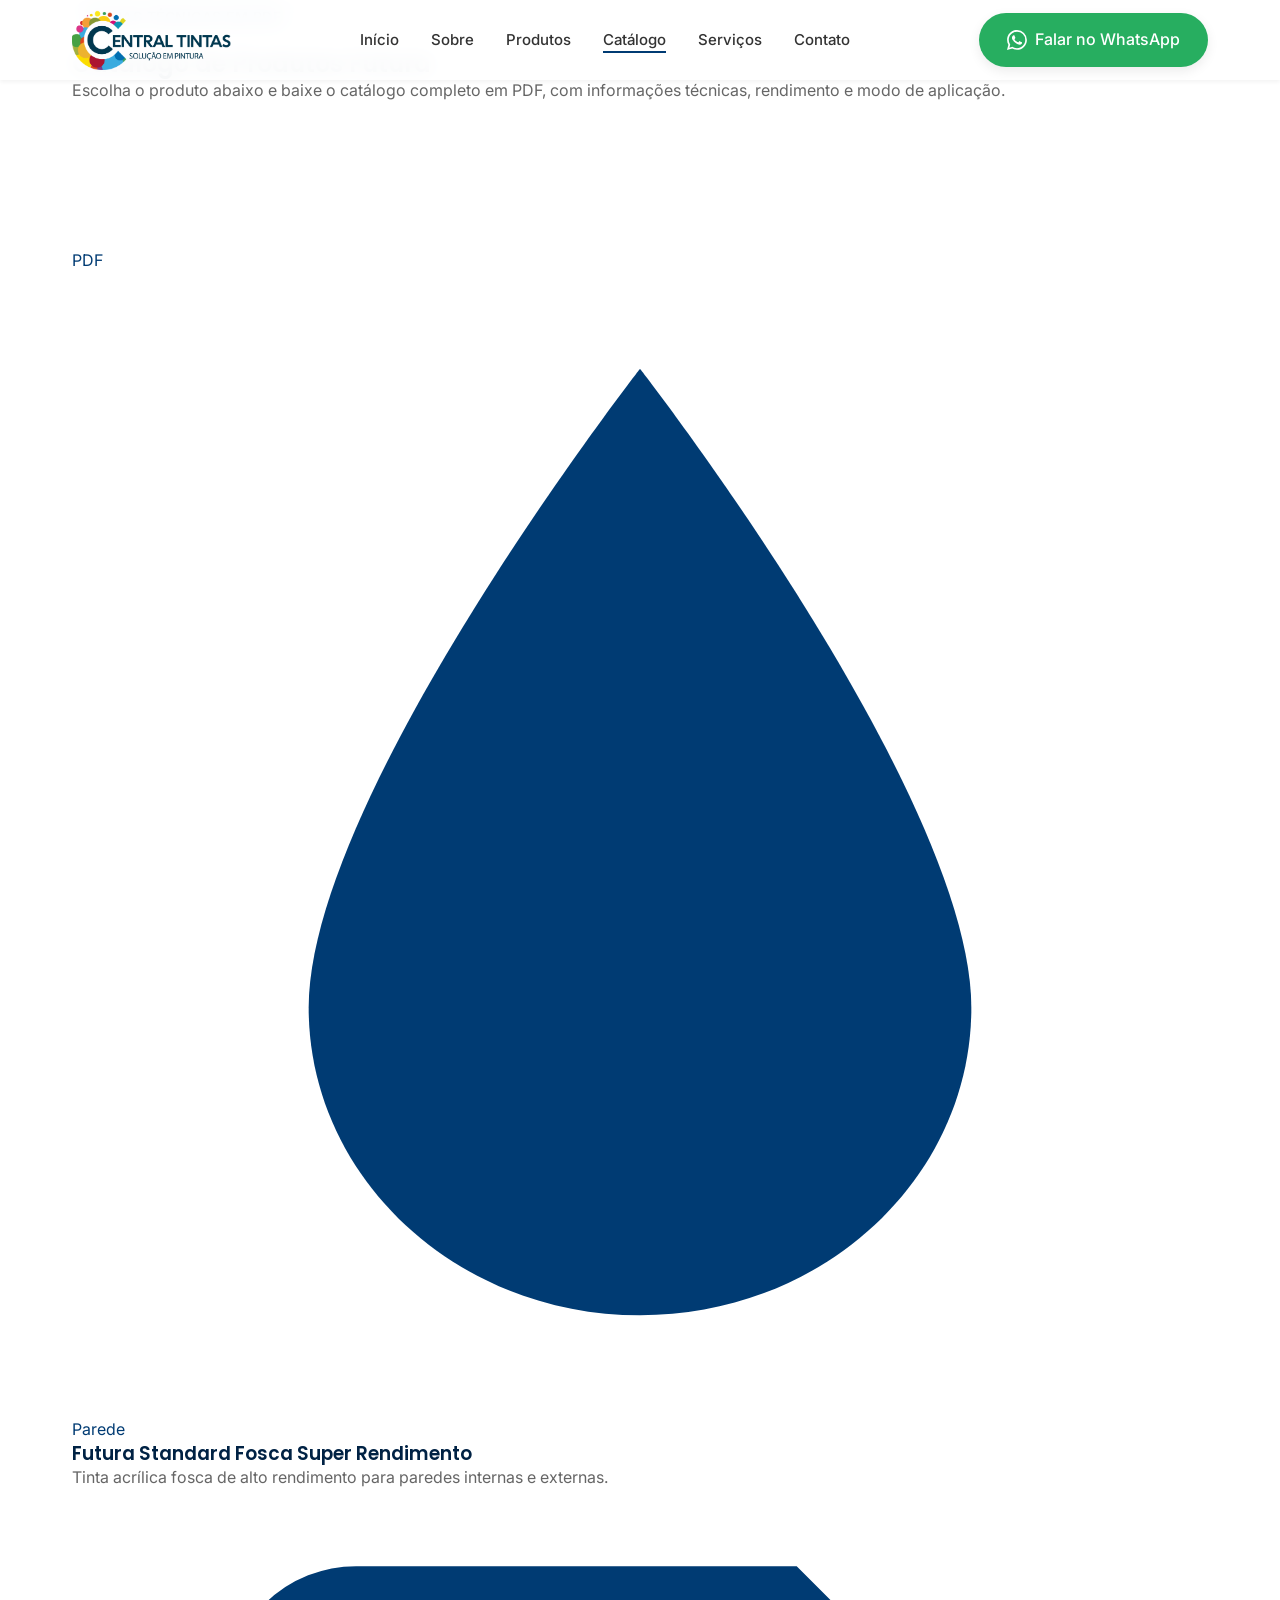
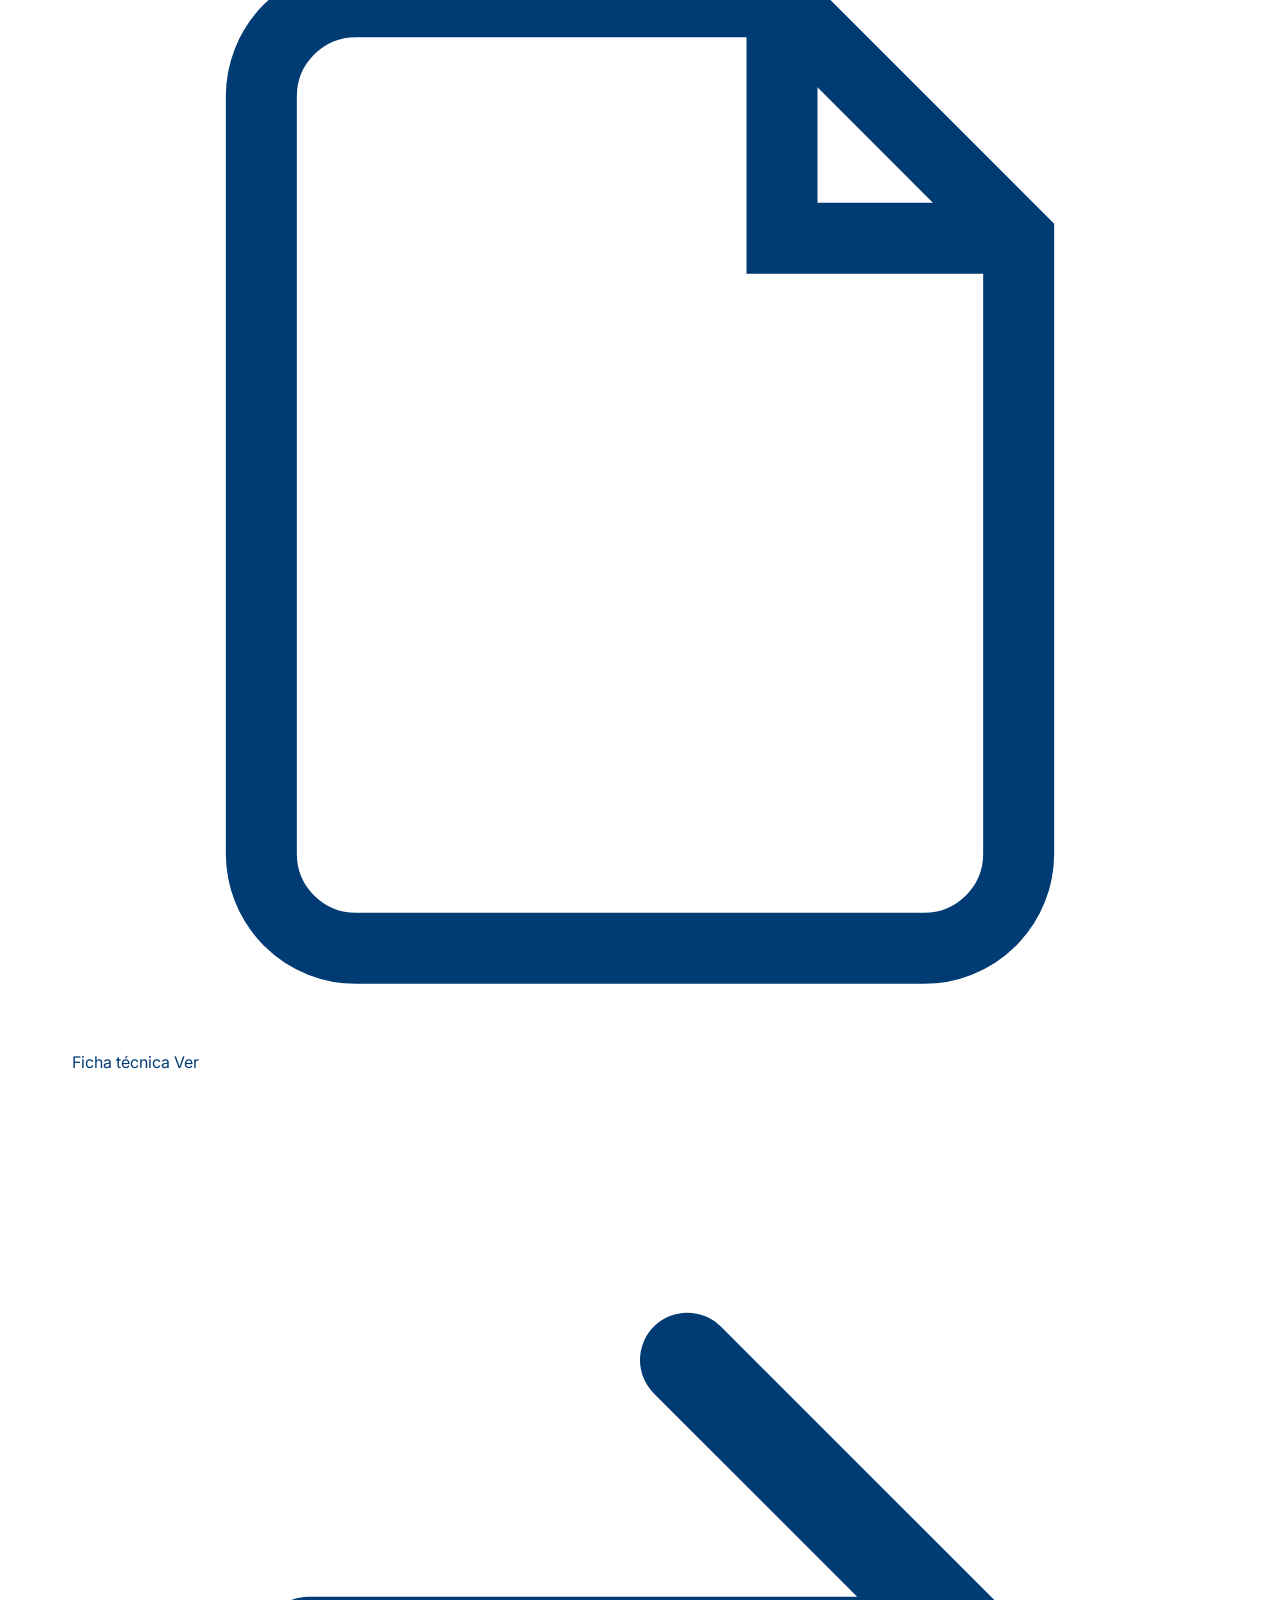
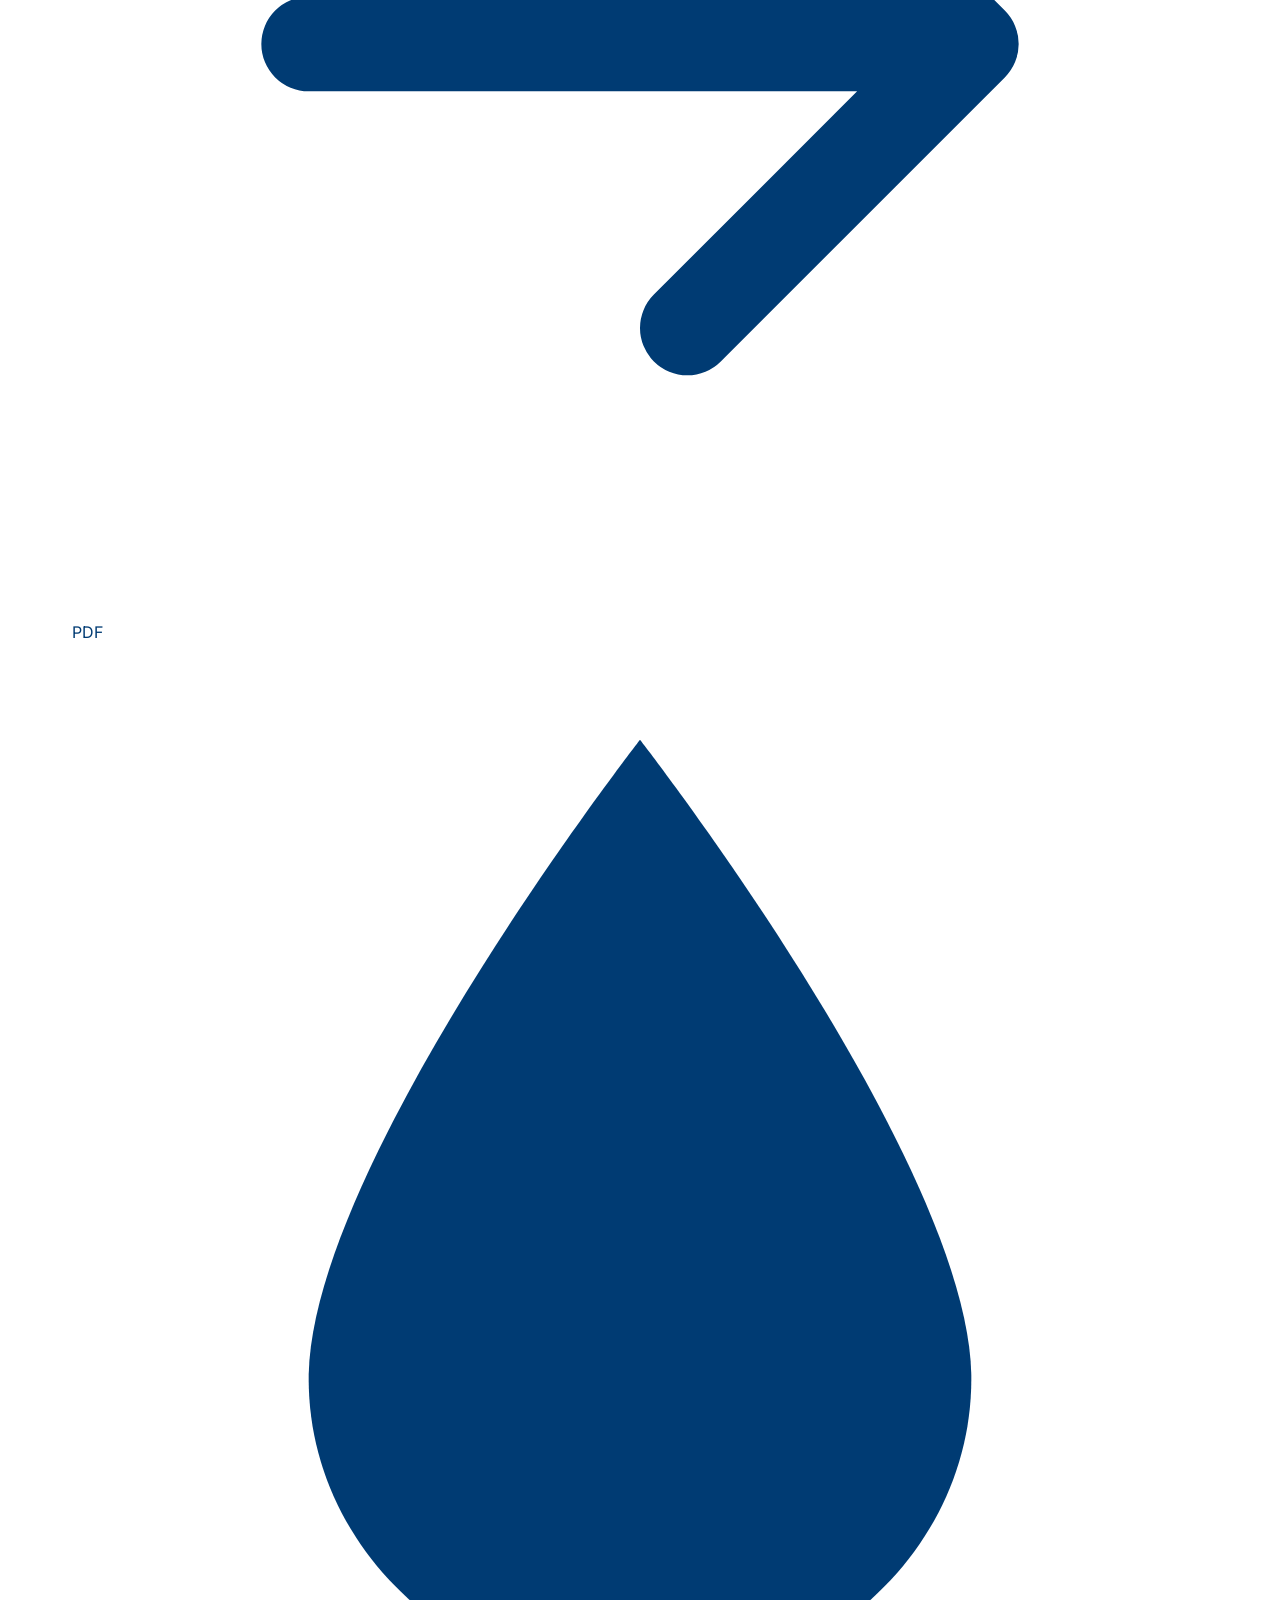
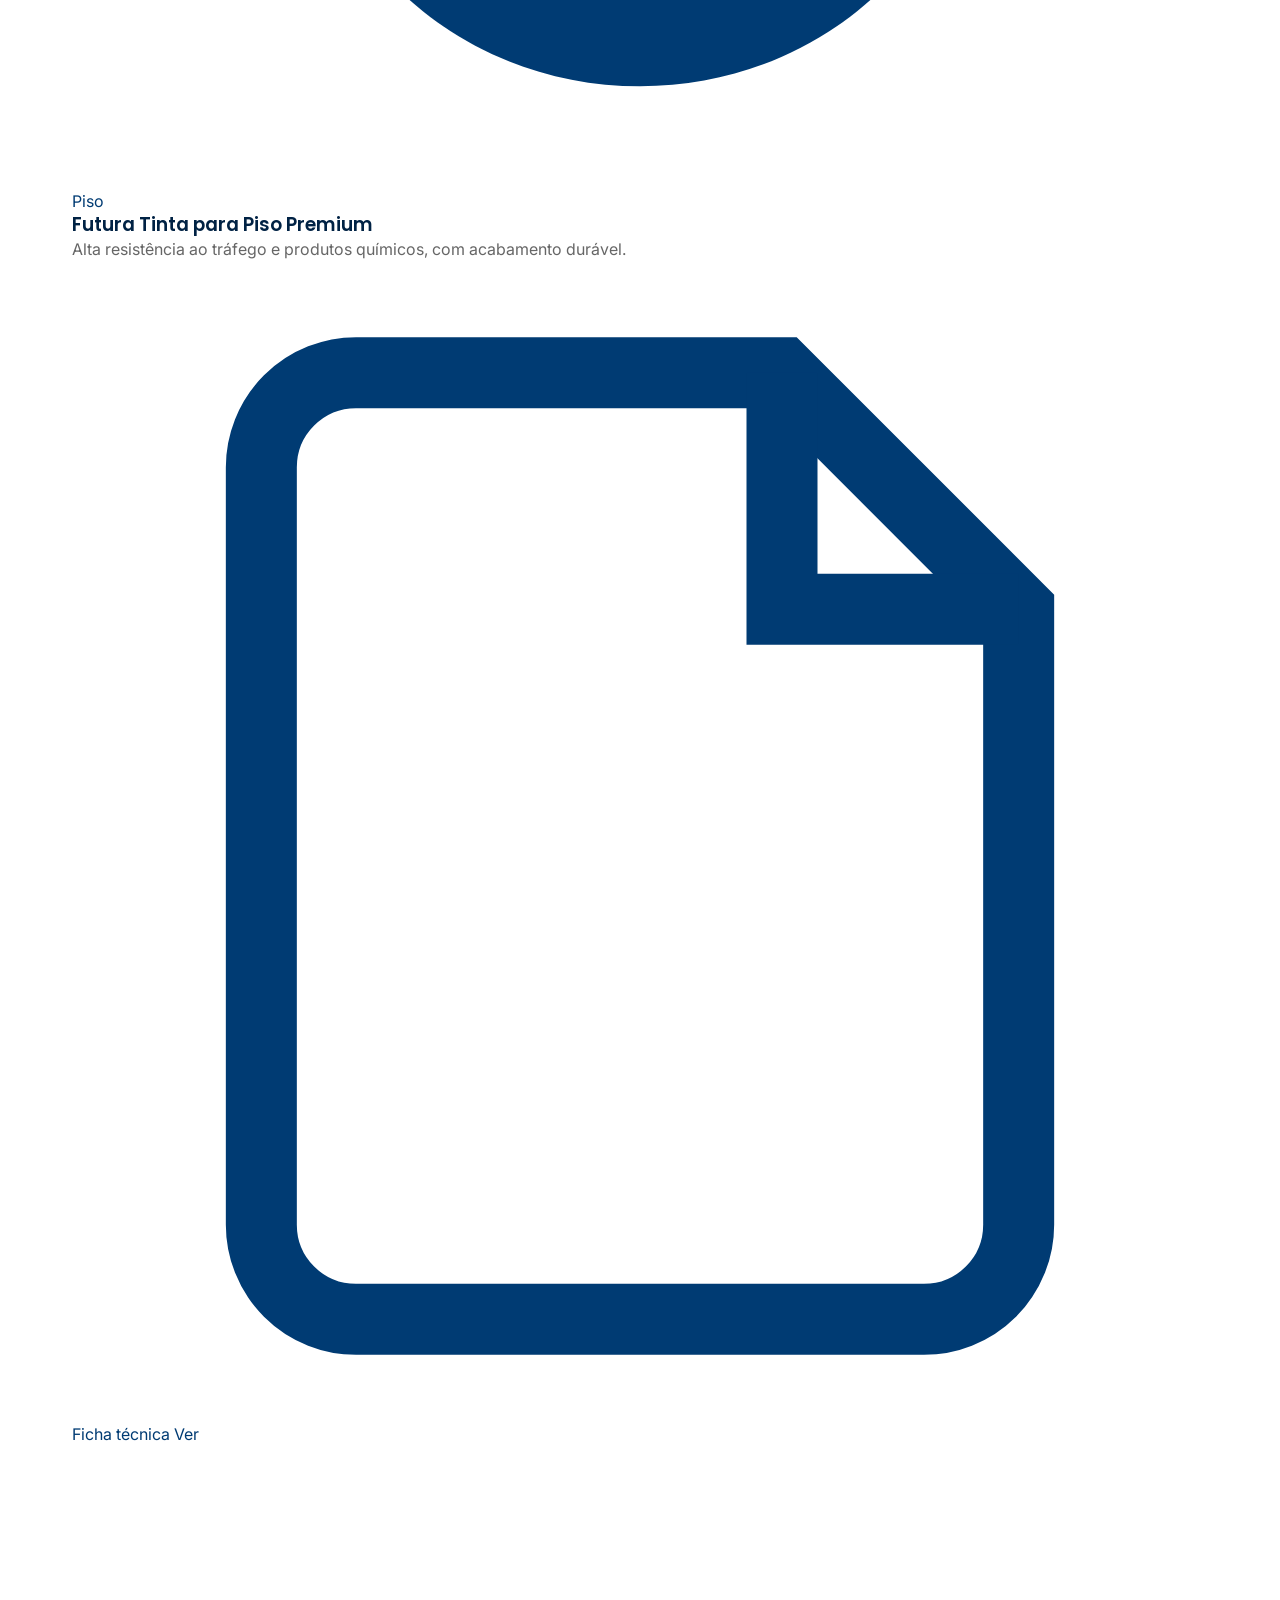
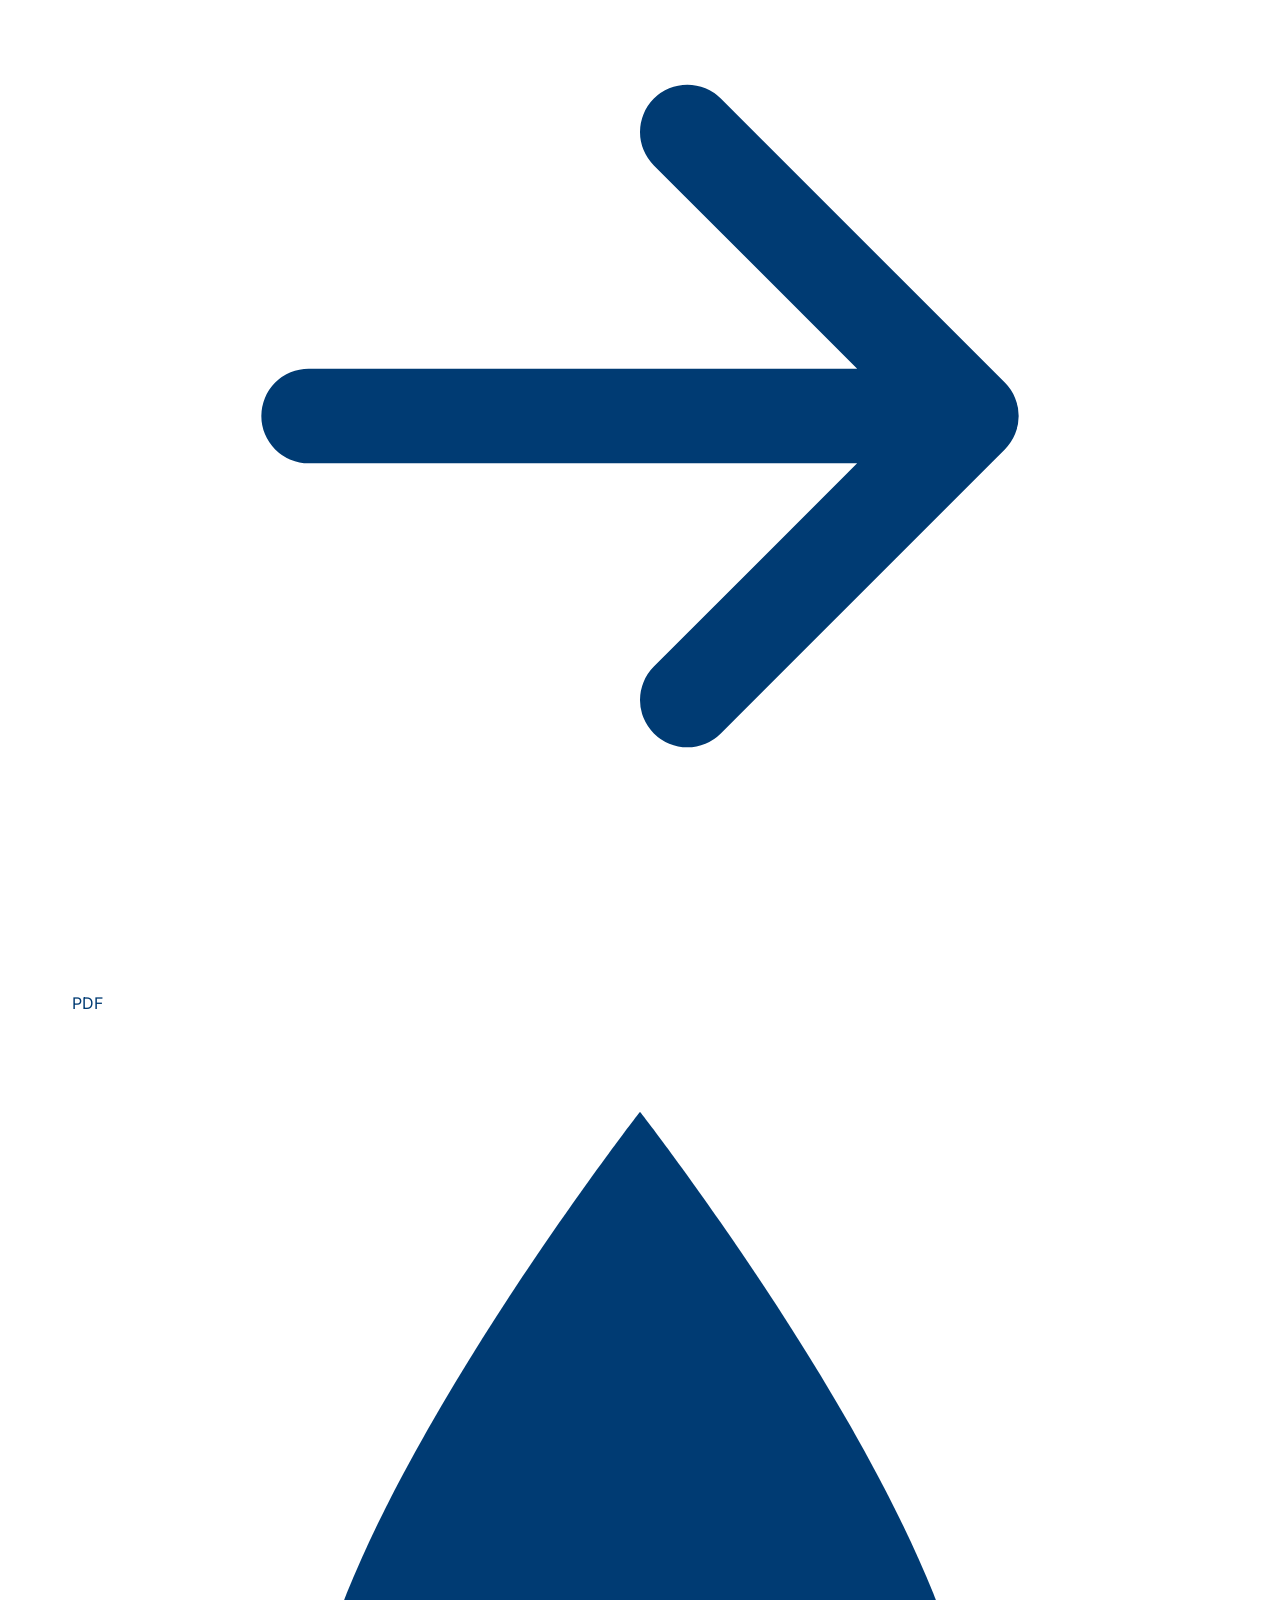
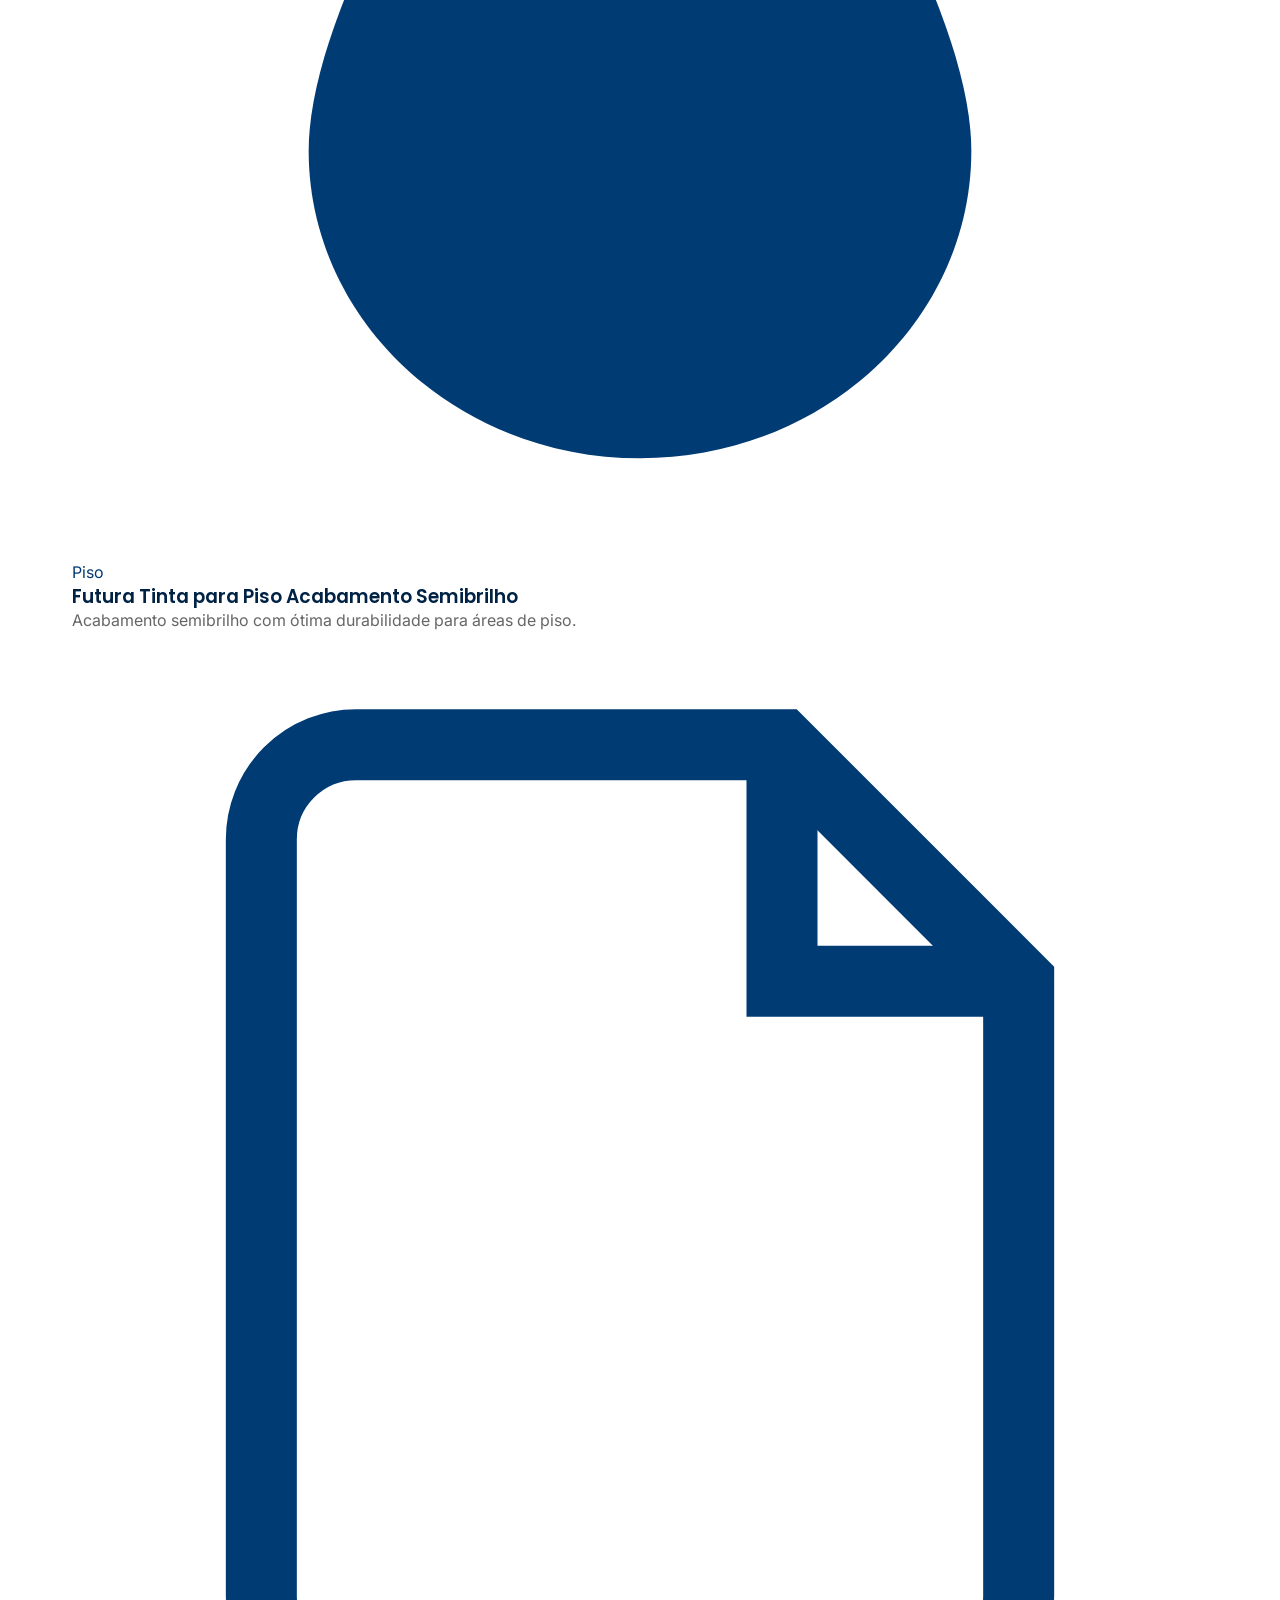
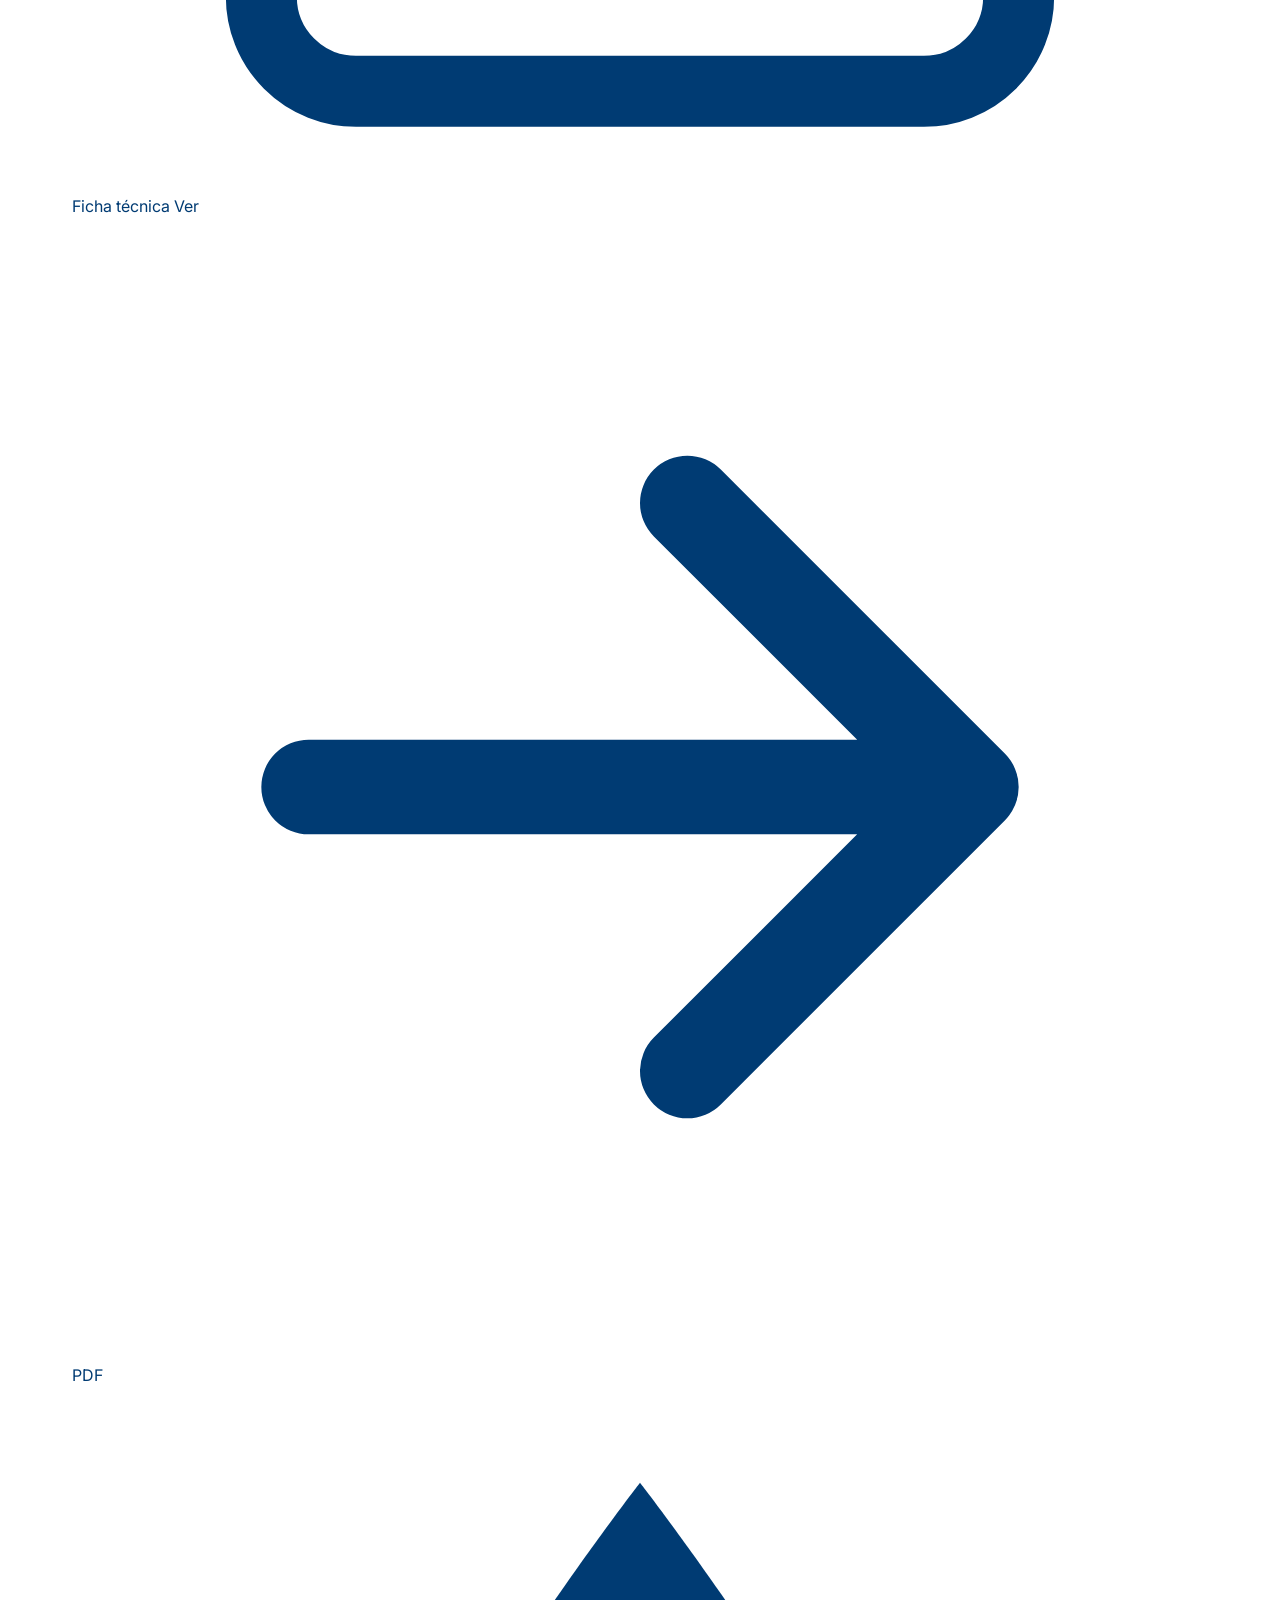
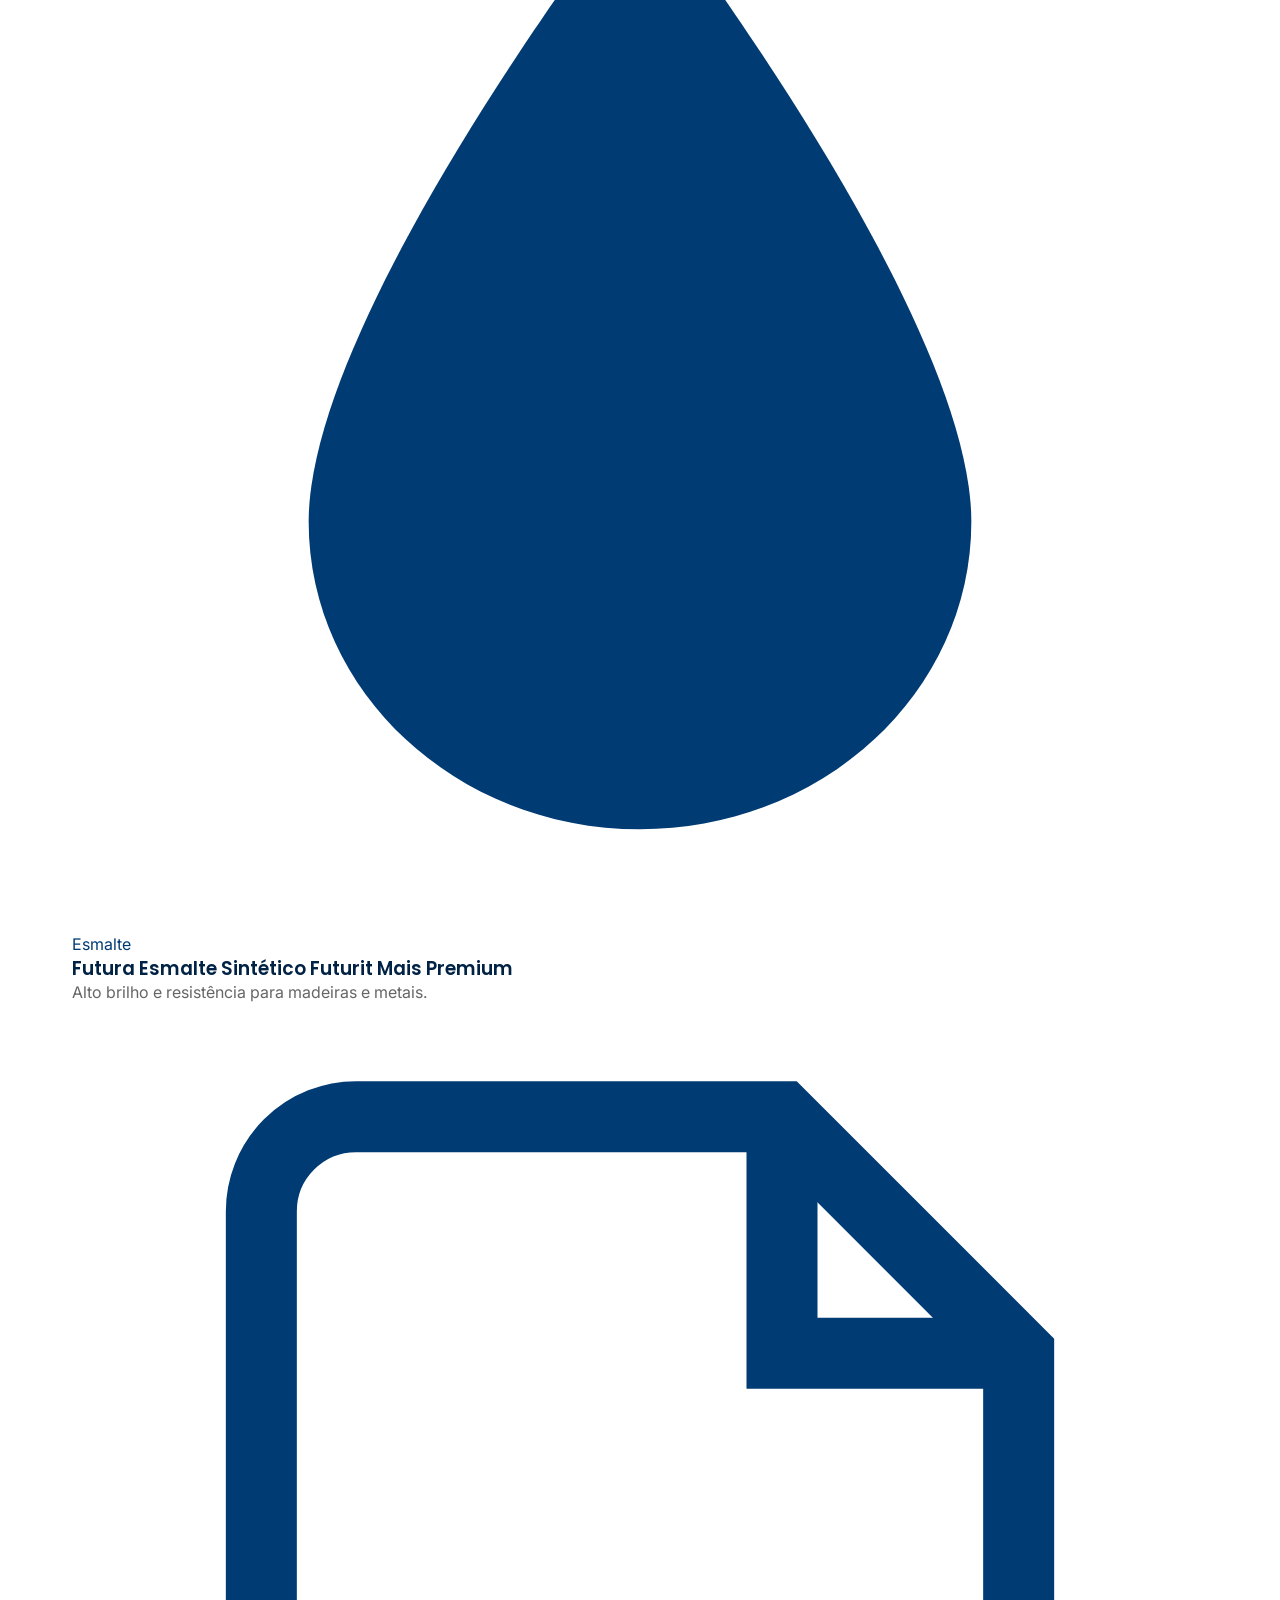
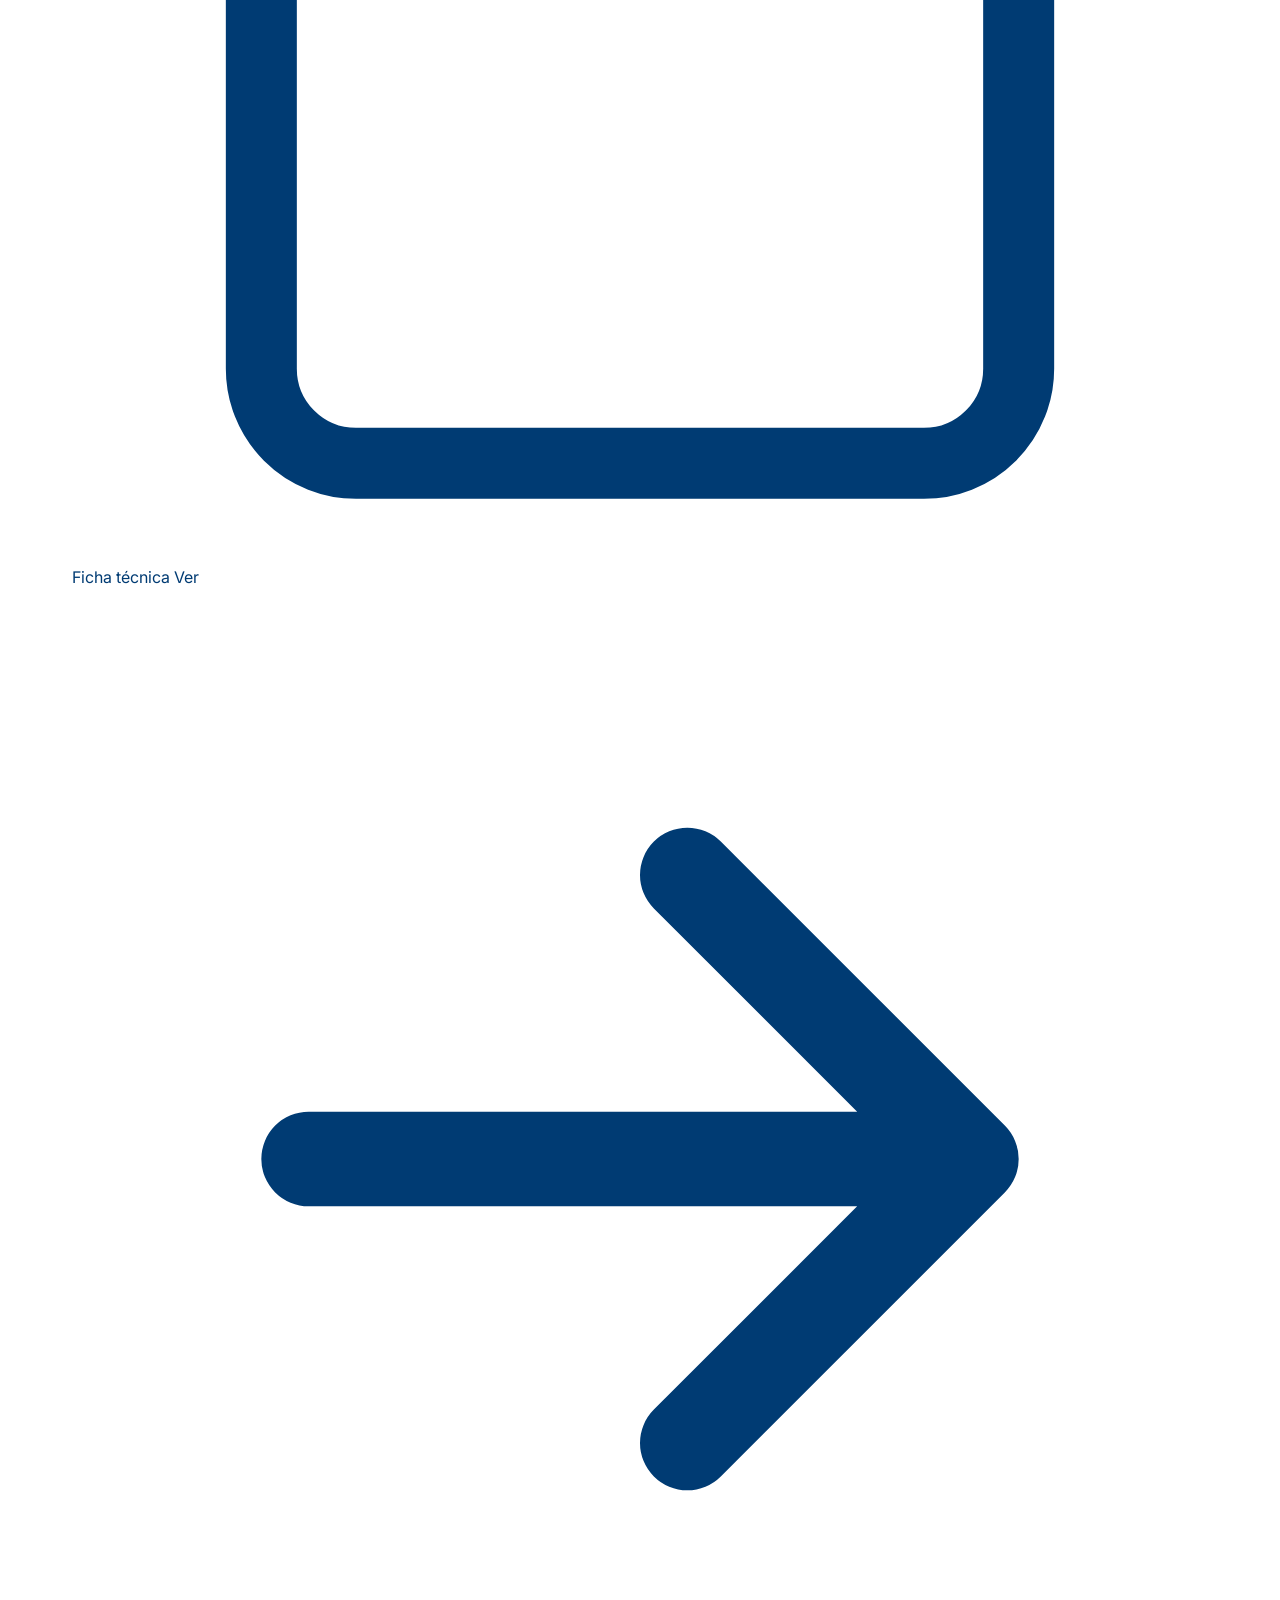
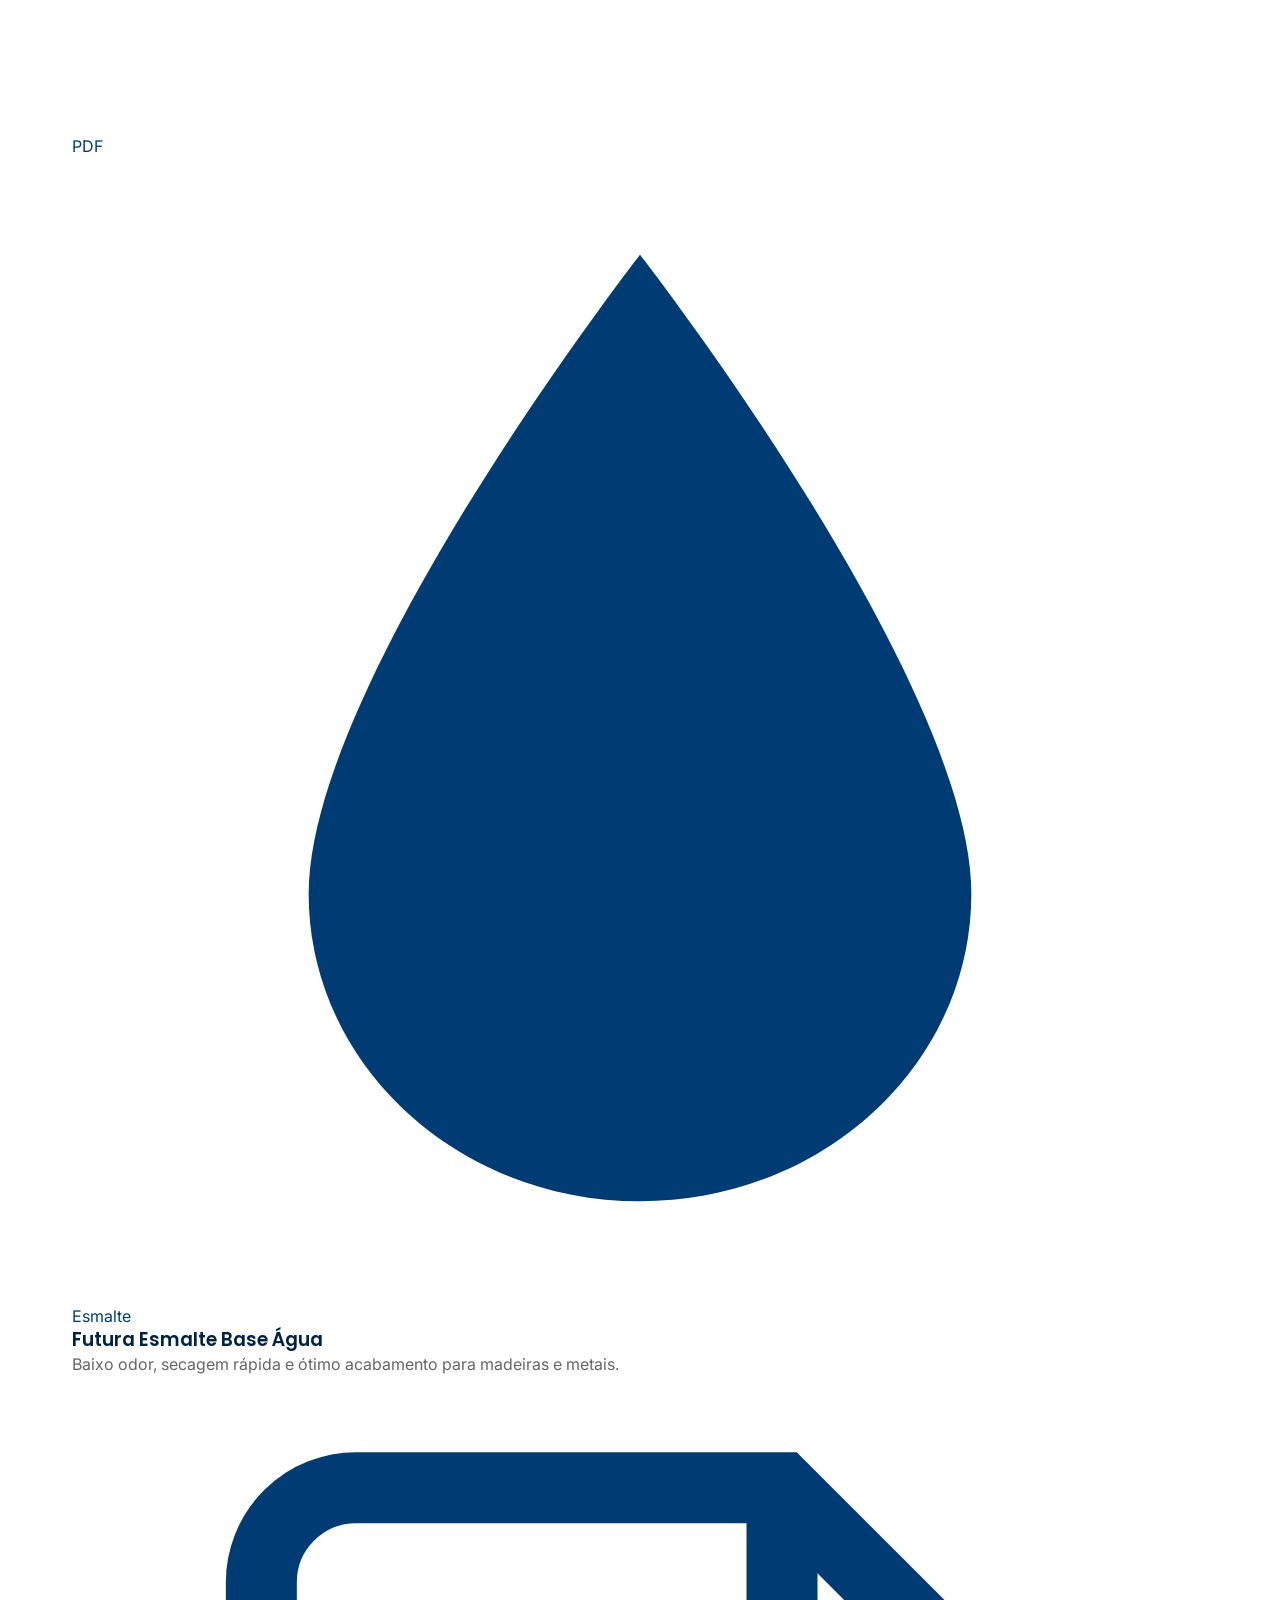
==== catalogo.html @ bcc1ad4c "Add files via upload" ====
<!DOCTYPE html>
<html lang="pt-BR">
<head>
    <meta charset="UTF-8">
    <meta name="viewport" content="width=device-width, initial-scale=1.0">
    <title>Catálogo de Produtos | Central Tintas</title>
    <meta name="description" content="Catálogos em PDF dos principais produtos Futura vendidos na Central Tintas. Consulte fichas técnicas, rendimento e modo de uso.">
    <meta name="theme-color" content="#003b73">

    <!-- Google Fonts -->
    <link rel="preconnect" href="https://fonts.googleapis.com">
    <link rel="preconnect" href="https://fonts.gstatic.com" crossorigin>
    <link href="https://fonts.googleapis.com/css2?family=Inter:wght@400;500;600&family=Manrope:wght@400;500&family=Poppins:wght@400;500;600;700&display=swap" rel="stylesheet">

    <!-- Styles -->
    <link rel="stylesheet" href="css/variables.css">
    <link rel="stylesheet" href="css/style.css">
    <link rel="stylesheet" href="css/components.css">
    <link rel="stylesheet" href="css/catalogo.css">

    <!-- Favicon -->
    <link rel="icon" href="assets/logo/Selo 25 anos.png" type="image/png">
</head>
<body>

    <!-- Header (igual ao site) -->
    <header class="header" id="header">
        <div class="container header-container">
            <a href="index.html" class="logo" aria-label="Home">
                <img src="assets/logo/Logo Central Tintas (alta).png" alt="Central Tintas Logo">
            </a>

            <button class="menu-toggle" aria-label="Abrir menu" aria-expanded="false">
                <span class="hamburger"></span>
            </button>

            <nav class="nav-menu" aria-label="Menu Principal">
                <ul class="nav-list">
                    <li><a href="index.html#inicio" class="nav-link">Início</a></li>
                    <li><a href="index.html#sobre" class="nav-link">Sobre</a></li>
                    <li><a href="index.html#produtos" class="nav-link">Produtos</a></li>
                    <li><a href="catalogo.html" class="nav-link active">Catálogo</a></li>
                    <li><a href="index.html#servicos" class="nav-link">Serviços</a></li>
                    <li><a href="index.html#contato" class="nav-link">Contato</a></li>
                </ul>
            </nav>

            <a href="https://wa.me/5518996620030" class="btn btn-whatsapp header-cta" target="_blank" rel="noopener noreferrer">
                <svg xmlns="http://www.w3.org/2000/svg" width="20" height="20" fill="currentColor" viewBox="0 0 16 16" aria-hidden="true" style="margin-right: 8px;">
                    <path d="M13.601 2.326A7.85 7.85 0 0 0 7.994 0C3.627 0 .068 3.558.064 7.926c0 1.399.366 2.76 1.057 3.965L0 16l4.204-1.102a7.9 7.9 0 0 0 3.79.965h.004c4.368 0 7.926-3.558 7.93-7.93A7.9 7.9 0 0 0 13.6 2.326zM7.994 14.521a6.6 6.6 0 0 1-3.356-.92l-.24-.144-2.494.654.666-2.433-.156-.251a6.56 6.56 0 0 1-1.007-3.505c0-3.626 2.957-6.584 6.591-6.584a6.56 6.56 0 0 1 4.66 1.931 6.56 6.56 0 0 1 1.928 4.66c-.004 3.639-2.961 6.592-6.592 6.592m3.615-4.934c-.197-.099-1.17-.578-1.353-.646-.182-.065-.315-.099-.445.099-.133.197-.513.646-.627.775-.114.133-.232.148-.43.05-.197-.1-.836-.308-1.592-.985-.59-.525-.985-1.175-1.103-1.372-.114-.198-.011-.304.088-.403.087-.088.197-.232.296-.346.1-.114.133-.198.198-.33.065-.134.034-.248-.015-.347-.05-.099-.445-1.076-.612-1.47-.16-.389-.323-.335-.445-.34-.114-.005-.247-.007-.38-.007a.73.73 0 0 0-.529.247c-.182.198-.691.677-.691 1.654s.71 1.916.81 2.049c.098.133 1.394 2.132 3.383 2.992.47.205.84.326 1.129.418.475.152.904.129 1.246.08.38-.058 1.171-.48 1.338-.943.164-.464.164-.86.114-.943-.049-.084-.182-.133-.38-.232z"/>
                </svg>
                Falar no WhatsApp
            </a>
        </div>
    </header>

    <!-- Banner da página -->
    <section class="catalog-banner">
        <div class="container">
            <span class="hero-badge">Fichas técnicas em PDF</span>
            <h1 class="catalog-banner-title">Catálogo de Produtos Futura</h1>
            <p class="catalog-banner-subtitle">Escolha o produto abaixo e baixe o catálogo completo em PDF, com informações técnicas, rendimento e modo de aplicação.</p>
        </div>
    </section>

    <!-- Catálogo -->
    <section class="section catalog-section">
        <div class="container">
            <div class="catalog-grid">

                <a class="catalog-card" style="--swatch:#003B73" href="https://drive.google.com/file/d/1bjzvQv1aLWUUPRUvQbRTWaNyhsvK_O4I/view?usp=sharing" target="_blank" rel="noopener noreferrer">
                    <div class="catalog-swatch">
                        <span class="catalog-format">PDF</span>
                        <svg class="catalog-drop" viewBox="0 0 24 24" fill="currentColor" xmlns="http://www.w3.org/2000/svg"><path d="M12 2C12 2 5 11 5 15.5C5 19.09 8.13 22 12 22C15.87 22 19 19.09 19 15.5C19 11 12 2 12 2Z"/></svg>
                        <span class="catalog-category">Parede</span>
                    </div>
                    <div class="catalog-body">
                        <h3>Futura Standard Fosca Super Rendimento</h3>
                        <p>Tinta acrílica fosca de alto rendimento para paredes internas e externas.</p>
                        <div class="catalog-footer">
                            <span class="catalog-filetype"><svg viewBox="0 0 24 24" fill="none" xmlns="http://www.w3.org/2000/svg"><path d="M6 2h9l5 5v13a2 2 0 0 1-2 2H6a2 2 0 0 1-2-2V4a2 2 0 0 1 2-2z" stroke="currentColor" stroke-width="1.5"/><path d="M15 2v5h5" stroke="currentColor" stroke-width="1.5"/></svg>Ficha técnica</span>
                            <span class="catalog-cta">Ver <span class="catalog-cta-icon"><svg viewBox="0 0 24 24" fill="none" xmlns="http://www.w3.org/2000/svg"><path d="M5 12h14M13 6l6 6-6 6" stroke="currentColor" stroke-width="2" stroke-linecap="round" stroke-linejoin="round"/></svg></span></span>
                        </div>
                    </div>
                </a>

                <a class="catalog-card" style="--swatch:#8A3B12" href="https://drive.google.com/file/d/1lRevmc3qH3_n9YAMUntmT8i9DrBrxva2/view?usp=sharing" target="_blank" rel="noopener noreferrer">
                    <div class="catalog-swatch">
                        <span class="catalog-format">PDF</span>
                        <svg class="catalog-drop" viewBox="0 0 24 24" fill="currentColor" xmlns="http://www.w3.org/2000/svg"><path d="M12 2C12 2 5 11 5 15.5C5 19.09 8.13 22 12 22C15.87 22 19 19.09 19 15.5C19 11 12 2 12 2Z"/></svg>
                        <span class="catalog-category">Piso</span>
                    </div>
                    <div class="catalog-body">
                        <h3>Futura Tinta para Piso Premium</h3>
                        <p>Alta resistência ao tráfego e produtos químicos, com acabamento durável.</p>
                        <div class="catalog-footer">
                            <span class="catalog-filetype"><svg viewBox="0 0 24 24" fill="none" xmlns="http://www.w3.org/2000/svg"><path d="M6 2h9l5 5v13a2 2 0 0 1-2 2H6a2 2 0 0 1-2-2V4a2 2 0 0 1 2-2z" stroke="currentColor" stroke-width="1.5"/><path d="M15 2v5h5" stroke="currentColor" stroke-width="1.5"/></svg>Ficha técnica</span>
                            <span class="catalog-cta">Ver <span class="catalog-cta-icon"><svg viewBox="0 0 24 24" fill="none" xmlns="http://www.w3.org/2000/svg"><path d="M5 12h14M13 6l6 6-6 6" stroke="currentColor" stroke-width="2" stroke-linecap="round" stroke-linejoin="round"/></svg></span></span>
                        </div>
                    </div>
                </a>

                <a class="catalog-card" style="--swatch:#C1651C" href="https://drive.google.com/file/d/1yqbQ1nEkg8M-jmTfOeE7MBxIhz98GVRK/view?usp=sharing" target="_blank" rel="noopener noreferrer">
                    <div class="catalog-swatch">
                        <span class="catalog-format">PDF</span>
                        <svg class="catalog-drop" viewBox="0 0 24 24" fill="currentColor" xmlns="http://www.w3.org/2000/svg"><path d="M12 2C12 2 5 11 5 15.5C5 19.09 8.13 22 12 22C15.87 22 19 19.09 19 15.5C19 11 12 2 12 2Z"/></svg>
                        <span class="catalog-category">Piso</span>
                    </div>
                    <div class="catalog-body">
                        <h3>Futura Tinta para Piso Acabamento Semibrilho</h3>
                        <p>Acabamento semibrilho com ótima durabilidade para áreas de piso.</p>
                        <div class="catalog-footer">
                            <span class="catalog-filetype"><svg viewBox="0 0 24 24" fill="none" xmlns="http://www.w3.org/2000/svg"><path d="M6 2h9l5 5v13a2 2 0 0 1-2 2H6a2 2 0 0 1-2-2V4a2 2 0 0 1 2-2z" stroke="currentColor" stroke-width="1.5"/><path d="M15 2v5h5" stroke="currentColor" stroke-width="1.5"/></svg>Ficha técnica</span>
                            <span class="catalog-cta">Ver <span class="catalog-cta-icon"><svg viewBox="0 0 24 24" fill="none" xmlns="http://www.w3.org/2000/svg"><path d="M5 12h14M13 6l6 6-6 6" stroke="currentColor" stroke-width="2" stroke-linecap="round" stroke-linejoin="round"/></svg></span></span>
                        </div>
                    </div>
                </a>

                <a class="catalog-card" style="--swatch:#7A1F2B" href="https://drive.google.com/file/d/1nNxFmbZMuBVY7_DkEV1UuKUs7zU-jD0_/view?usp=sharing" target="_blank" rel="noopener noreferrer">
                    <div class="catalog-swatch">
                        <span class="catalog-format">PDF</span>
                        <svg class="catalog-drop" viewBox="0 0 24 24" fill="currentColor" xmlns="http://www.w3.org/2000/svg"><path d="M12 2C12 2 5 11 5 15.5C5 19.09 8.13 22 12 22C15.87 22 19 19.09 19 15.5C19 11 12 2 12 2Z"/></svg>
                        <span class="catalog-category">Esmalte</span>
                    </div>
                    <div class="catalog-body">
                        <h3>Futura Esmalte Sintético Futurit Mais Premium</h3>
                        <p>Alto brilho e resistência para madeiras e metais.</p>
                        <div class="catalog-footer">
                            <span class="catalog-filetype"><svg viewBox="0 0 24 24" fill="none" xmlns="http://www.w3.org/2000/svg"><path d="M6 2h9l5 5v13a2 2 0 0 1-2 2H6a2 2 0 0 1-2-2V4a2 2 0 0 1 2-2z" stroke="currentColor" stroke-width="1.5"/><path d="M15 2v5h5" stroke="currentColor" stroke-width="1.5"/></svg>Ficha técnica</span>
                            <span class="catalog-cta">Ver <span class="catalog-cta-icon"><svg viewBox="0 0 24 24" fill="none" xmlns="http://www.w3.org/2000/svg"><path d="M5 12h14M13 6l6 6-6 6" stroke="currentColor" stroke-width="2" stroke-linecap="round" stroke-linejoin="round"/></svg></span></span>
                        </div>
                    </div>
                </a>

                <a class="catalog-card" style="--swatch:#145C4B" href="https://drive.google.com/file/d/1E-_dOUQeT1I2VRf93ekvhpmBlR8djGzT/view?usp=sharing" target="_blank" rel="noopener noreferrer">
                    <div class="catalog-swatch">
                        <span class="catalog-format">PDF</span>
                        <svg class="catalog-drop" viewBox="0 0 24 24" fill="currentColor" xmlns="http://www.w3.org/2000/svg"><path d="M12 2C12 2 5 11 5 15.5C5 19.09 8.13 22 12 22C15.87 22 19 19.09 19 15.5C19 11 12 2 12 2Z"/></svg>
                        <span class="catalog-category">Esmalte</span>
                    </div>
                    <div class="catalog-body">
                        <h3>Futura Esmalte Base Água</h3>
                        <p>Baixo odor, secagem rápida e ótimo acabamento para madeiras e metais.</p>
                        <div class="catalog-footer">
                            <span class="catalog-filetype"><svg viewBox="0 0 24 24" fill="none" xmlns="http://www.w3.org/2000/svg"><path d="M6 2h9l5 5v13a2 2 0 0 1-2 2H6a2 2 0 0 1-2-2V4a2 2 0 0 1 2-2z" stroke="currentColor" stroke-width="1.5"/><path d="M15 2v5h5" stroke="currentColor" stroke-width="1.5"/></svg>Ficha técnica</span>
                            <span class="catalog-cta">Ver <span class="catalog-cta-icon"><svg viewBox="0 0 24 24" fill="none" xmlns="http://www.w3.org/2000/svg"><path d="M5 12h14M13 6l6 6-6 6" stroke="currentColor" stroke-width="2" stroke-linecap="round" stroke-linejoin="round"/></svg></span></span>
                        </div>
                    </div>
                </a>

                <a class="catalog-card" style="--swatch:#2E6E8E" href="https://drive.google.com/file/d/1JBMJ_qWESWnhZolhB1wCNIyrUG67xuJs/view?usp=sharing" target="_blank" rel="noopener noreferrer">
                    <div class="catalog-swatch">
                        <span class="catalog-format">PDF</span>
                        <svg class="catalog-drop" viewBox="0 0 24 24" fill="currentColor" xmlns="http://www.w3.org/2000/svg"><path d="M12 2C12 2 5 11 5 15.5C5 19.09 8.13 22 12 22C15.87 22 19 19.09 19 15.5C19 11 12 2 12 2Z"/></svg>
                        <span class="catalog-category">Fachada</span>
                    </div>
                    <div class="catalog-body">
                        <h3>Futura Tinta Acrílica Emborrachada Ação do Tempo</h3>
                        <p>Proteção elástica contra sol, chuva e intempéries em fachadas.</p>
                        <div class="catalog-footer">
                            <span class="catalog-filetype"><svg viewBox="0 0 24 24" fill="none" xmlns="http://www.w3.org/2000/svg"><path d="M6 2h9l5 5v13a2 2 0 0 1-2 2H6a2 2 0 0 1-2-2V4a2 2 0 0 1 2-2z" stroke="currentColor" stroke-width="1.5"/><path d="M15 2v5h5" stroke="currentColor" stroke-width="1.5"/></svg>Ficha técnica</span>
                            <span class="catalog-cta">Ver <span class="catalog-cta-icon"><svg viewBox="0 0 24 24" fill="none" xmlns="http://www.w3.org/2000/svg"><path d="M5 12h14M13 6l6 6-6 6" stroke="currentColor" stroke-width="2" stroke-linecap="round" stroke-linejoin="round"/></svg></span></span>
                        </div>
                    </div>
                </a>

                <a class="catalog-card" style="--swatch:#1B3A57" href="https://drive.google.com/file/d/1ltAqhUFwygz9u5xGQhGuJU_KYG7B-L5X/view?usp=sharing" target="_blank" rel="noopener noreferrer">
                    <div class="catalog-swatch">
                        <span class="catalog-format">PDF</span>
                        <svg class="catalog-drop" viewBox="0 0 24 24" fill="currentColor" xmlns="http://www.w3.org/2000/svg"><path d="M12 2C12 2 5 11 5 15.5C5 19.09 8.13 22 12 22C15.87 22 19 19.09 19 15.5C19 11 12 2 12 2Z"/></svg>
                        <span class="catalog-category">Parede</span>
                    </div>
                    <div class="catalog-body">
                        <h3>Futura Tinta Acrílica Fosco Absoluto</h3>
                        <p>Acabamento totalmente fosco, uniforme e sem reflexo.</p>
                        <div class="catalog-footer">
                            <span class="catalog-filetype"><svg viewBox="0 0 24 24" fill="none" xmlns="http://www.w3.org/2000/svg"><path d="M6 2h9l5 5v13a2 2 0 0 1-2 2H6a2 2 0 0 1-2-2V4a2 2 0 0 1 2-2z" stroke="currentColor" stroke-width="1.5"/><path d="M15 2v5h5" stroke="currentColor" stroke-width="1.5"/></svg>Ficha técnica</span>
                            <span class="catalog-cta">Ver <span class="catalog-cta-icon"><svg viewBox="0 0 24 24" fill="none" xmlns="http://www.w3.org/2000/svg"><path d="M5 12h14M13 6l6 6-6 6" stroke="currentColor" stroke-width="2" stroke-linecap="round" stroke-linejoin="round"/></svg></span></span>
                        </div>
                    </div>
                </a>

                <a class="catalog-card" style="--swatch:#5B5B4A" href="https://drive.google.com/file/d/1b73tj2STG81bxtTwf6sfSAbalXZSCUxx/view?usp=sharing" target="_blank" rel="noopener noreferrer">
                    <div class="catalog-swatch">
                        <span class="catalog-format">PDF</span>
                        <svg class="catalog-drop" viewBox="0 0 24 24" fill="currentColor" xmlns="http://www.w3.org/2000/svg"><path d="M12 2C12 2 5 11 5 15.5C5 19.09 8.13 22 12 22C15.87 22 19 19.09 19 15.5C19 11 12 2 12 2Z"/></svg>
                        <span class="catalog-category">Textura</span>
                    </div>
                    <div class="catalog-body">
                        <h3>Futura Cimento Queimado</h3>
                        <p>Efeito decorativo de cimento queimado para paredes e ambientes modernos.</p>
                        <div class="catalog-footer">
                            <span class="catalog-filetype"><svg viewBox="0 0 24 24" fill="none" xmlns="http://www.w3.org/2000/svg"><path d="M6 2h9l5 5v13a2 2 0 0 1-2 2H6a2 2 0 0 1-2-2V4a2 2 0 0 1 2-2z" stroke="currentColor" stroke-width="1.5"/><path d="M15 2v5h5" stroke="currentColor" stroke-width="1.5"/></svg>Ficha técnica</span>
                            <span class="catalog-cta">Ver <span class="catalog-cta-icon"><svg viewBox="0 0 24 24" fill="none" xmlns="http://www.w3.org/2000/svg"><path d="M5 12h14M13 6l6 6-6 6" stroke="currentColor" stroke-width="2" stroke-linecap="round" stroke-linejoin="round"/></svg></span></span>
                        </div>
                    </div>
                </a>

                <a class="catalog-card" style="--swatch:#46525C" href="https://drive.google.com/file/d/1IxOsQuflqJ2N1IuWZZhOZ0UMLz3TGO89/view?usp=sharing" target="_blank" rel="noopener noreferrer">
                    <div class="catalog-swatch">
                        <span class="catalog-format">PDF</span>
                        <svg class="catalog-drop" viewBox="0 0 24 24" fill="currentColor" xmlns="http://www.w3.org/2000/svg"><path d="M12 2C12 2 5 11 5 15.5C5 19.09 8.13 22 12 22C15.87 22 19 19.09 19 15.5C19 11 12 2 12 2Z"/></svg>
                        <span class="catalog-category">Proteção</span>
                    </div>
                    <div class="catalog-body">
                        <h3>Futura Resina Incolor Protetora para Piso, Pedra e Telha</h3>
                        <p>Proteção incolor de alta resistência para superfícies externas.</p>
                        <div class="catalog-footer">
                            <span class="catalog-filetype"><svg viewBox="0 0 24 24" fill="none" xmlns="http://www.w3.org/2000/svg"><path d="M6 2h9l5 5v13a2 2 0 0 1-2 2H6a2 2 0 0 1-2-2V4a2 2 0 0 1 2-2z" stroke="currentColor" stroke-width="1.5"/><path d="M15 2v5h5" stroke="currentColor" stroke-width="1.5"/></svg>Ficha técnica</span>
                            <span class="catalog-cta">Ver <span class="catalog-cta-icon"><svg viewBox="0 0 24 24" fill="none" xmlns="http://www.w3.org/2000/svg"><path d="M5 12h14M13 6l6 6-6 6" stroke="currentColor" stroke-width="2" stroke-linecap="round" stroke-linejoin="round"/></svg></span></span>
                        </div>
                    </div>
                </a>

            </div>
        </div>
    </section>

    <!-- CTA Final -->
    <section class="section cta-section">
        <div class="container cta-container">
            <h2>Não encontrou o que precisa?</h2>
            <p>Fale com nossa equipe pelo WhatsApp e receba orientação técnica personalizada.</p>
            <a href="https://wa.me/5518996620030" class="btn btn-whatsapp cta-btn" target="_blank" rel="noopener noreferrer">Falar no WhatsApp</a>
        </div>
    </section>

    <!-- Footer (igual ao site) -->
    <footer id="contato" class="footer">
        <div class="container">
            <div class="footer-top">
                <div class="footer-info">
                    <img src="assets/logo/Logo Central Tintas (alta).png" alt="Central Tintas" class="footer-logo">
                    <p>Mais de 25 anos oferecendo soluções completas em pintura com qualidade e confiança.</p>
                    <div class="social-links">
                        <a href="https://www.instagram.com/centraltintaspv/" aria-label="Instagram" target="_blank" rel="noopener noreferrer">
                            <svg xmlns="http://www.w3.org/2000/svg" width="24" height="24" fill="currentColor" viewBox="0 0 16 16">
                                <path d="M8 0C5.829 0 5.556.01 4.703.048 3.85.088 3.269.222 2.76.42a3.917 3.917 0 0 0-1.417.923A3.927 3.927 0 0 0 .42 2.76C.222 3.268.087 3.85.048 4.7.01 5.555 0 5.827 0 8.001c0 2.172.01 2.444.048 3.297.04.852.174 1.433.372 1.942.205.526.478.972.923 1.417.444.445.89.719 1.416.923.51.198 1.09.333 1.942.372C5.555 15.99 5.827 16 8 16s2.444-.01 3.298-.048c.851-.04 1.434-.174 1.943-.372a3.916 3.916 0 0 0 1.416-.923c.445-.445.718-.891.923-1.417.197-.509.332-1.09.372-1.942C15.99 10.445 16 10.173 16 8s-.01-2.445-.048-3.299c-.04-.851-.175-1.433-.372-1.941a3.926 3.926 0 0 0-.923-1.417A3.911 3.911 0 0 0 13.24.42c-.51-.198-1.092-.333-1.943-.372C10.443.01 10.172 0 7.998 0h.003zm-.717 1.442h.718c2.136 0 2.389.007 3.232.046.78.035 1.204.166 1.486.275.373.145.64.319.92.599.28.28.453.546.598.92.11.281.24.705.275 1.485.039.843.047 1.096.047 3.231s-.008 2.389-.047 3.232c-.035.78-.166 1.203-.275 1.485a2.47 2.47 0 0 1-.599.919c-.28.28-.546.453-.92.598-.28.11-.704.24-1.485.276-.843.038-1.096.047-3.232.047s-2.39-.009-3.233-.047c-.78-.036-1.203-.166-1.485-.276a2.478 2.478 0 0 1-.92-.598 2.48 2.48 0 0 1-.6-.92c-.109-.281-.24-.705-.275-1.485-.038-.843-.046-1.096-.046-3.233 0-2.136.008-2.388.046-3.231.036-.78.166-1.204.276-1.486.145-.373.319-.64.599-.92.28-.28.546-.453.92-.598.282-.11.705-.24 1.485-.276.738-.034 1.024-.044 2.515-.045v.002zm4.988 1.328a.96.96 0 1 0 0 1.92.96.96 0 0 0 0-1.92zm-4.27 1.122a4.109 4.109 0 1 0 0 8.217 4.109 4.109 0 0 0 0-8.217zm0 1.441a2.667 2.667 0 1 1 0 5.334 2.667 2.667 0 0 1 0-5.334z"/>
                            </svg>
                        </a>
                    </div>
                </div>

                <div class="footer-links">
                    <h3>Navegação</h3>
                    <ul>
                        <li><a href="index.html#inicio">Início</a></li>
                        <li><a href="index.html#produtos">Produtos</a></li>
                        <li><a href="catalogo.html">Catálogo</a></li>
                        <li><a href="index.html#servicos">Serviços</a></li>
                        <li><a href="index.html#sobre">Sobre Nós</a></li>
                    </ul>
                </div>

                <div class="footer-contact">
                    <h3>Contato</h3>
                    <p><strong>Endereço:</strong> <br>Av. João Pessoa, 320 - Vila Ribeiro <br>Presidente Venceslau - SP, 19400-065</p>
                    <p><strong>WhatsApp:</strong> <br><a href="https://wa.me/5518996620030" target="_blank" rel="noopener noreferrer">(18) 99662-0030</a></p>
                    <p><strong>Horário de Atendimento:</strong> <br>Segunda a Sexta: 08h às 18h <br>Sábado: 08h às 12h</p>
                </div>
            </div>

            <div class="footer-bottom">
               <p>&copy; 2000 - <script>document.write(new Date().getFullYear())</script> Central Tintas. Todos os direitos reservados.</p>
            </div>
        </div>
    </footer>

    <!-- Scripts -->
    <script src="js/main.js"></script>
</body>
</html>
---- css/variables.css ----
:root {
  /* Colors */
  --color-white: #ffffff;
  --color-background: #f8f9fa;
  --color-primary: #003b73; /* Azul Institucional Elegante */
  --color-primary-dark: #002244;
  --color-primary-light: #00509e;
  --color-text: #333333;
  --color-text-light: #666666;
  --color-border: #e0e0e0;
  
  /* Accent Colors */
  --color-accent-yellow: #f1c40f;
  --color-accent-green: #27ae60;
  --color-accent-red: #e74c3c;
  --color-accent-pink: #e84393;

  /* Typography */
  --font-primary: 'Inter', sans-serif;
  --font-secondary: 'Poppins', sans-serif;
  --font-tertiary: 'Manrope', sans-serif;
  
  /* Shadows */
  --shadow-sm: 0 2px 4px rgba(0, 0, 0, 0.05);
  --shadow-md: 0 4px 12px rgba(0, 0, 0, 0.08);
  --shadow-lg: 0 12px 24px rgba(0, 0, 0, 0.1);
  --shadow-hover: 0 16px 32px rgba(0, 0, 0, 0.15);
  
  /* Radii */
  --radius-sm: 4px;
  --radius-md: 8px;
  --radius-lg: 16px;
  --radius-full: 9999px;
  
  /* Transitions */
  --transition-fast: 0.2s ease-in-out;
  --transition-normal: 0.3s ease-in-out;
  --transition-slow: 0.5s ease-in-out;
  
  /* Spacing */
  --spacing-xs: 0.5rem;
  --spacing-sm: 1rem;
  --spacing-md: 2rem;
  --spacing-lg: 4rem;
  --spacing-xl: 8rem;
  
  /* Layout */
  --container-width: 1200px;
  --header-height: 80px;
}

/* Dark mode / prefers-color-scheme - can be extended later if needed, but keeping it white/clean as requested */
---- css/style.css ----
/* Reset and Base Styles */
* {
  margin: 0;
  padding: 0;
  box-sizing: border-box;
}

html {
  scroll-behavior: smooth;
  font-size: 16px;
}

body {
  font-family: var(--font-primary);
  color: var(--color-text);
  background-color: var(--color-white);
  line-height: 1.6;
  -webkit-font-smoothing: antialiased;
  -moz-osx-font-smoothing: grayscale;
}

h1, h2, h3, h4, h5, h6 {
  font-family: var(--font-secondary);
  font-weight: 600;
  color: var(--color-primary-dark);
  line-height: 1.2;
}

p {
  color: var(--color-text-light);
  margin-bottom: var(--spacing-sm);
}

a {
  text-decoration: none;
  color: var(--color-primary);
  transition: color var(--transition-fast);
}

a:hover {
  color: var(--color-primary-light);
}

img {
  max-width: 100%;
  height: auto;
  display: block;
}

ul {
  list-style: none;
}

/* Container */
.container {
  width: 100%;
  max-width: var(--container-width);
  margin: 0 auto;
  padding: 0 var(--spacing-md);
}

/* Sections */
.section {
  padding: var(--spacing-xl) 0;
}

.section-light {
  background-color: var(--color-background);
}

.section-title {
  text-align: center;
  font-size: 2.5rem;
  margin-bottom: var(--spacing-sm);
}

.section-subtitle {
  text-align: center;
  font-size: 1.125rem;
  color: var(--color-text-light);
  margin-bottom: var(--spacing-lg);
  max-width: 800px;
  margin-left: auto;
  margin-right: auto;
}

/* Buttons */
.btn {
  display: inline-flex;
  align-items: center;
  justify-content: center;
  padding: 0.875rem 1.75rem;
  border-radius: var(--radius-full);
  font-family: var(--font-primary);
  font-weight: 500;
  font-size: 1rem;
  cursor: pointer;
  transition: all var(--transition-normal);
  border: none;
  text-align: center;
}

.btn-primary {
  background-color: var(--color-primary);
  color: var(--color-white);
  box-shadow: var(--shadow-md);
}

.btn-primary:hover {
  background-color: var(--color-primary-light);
  color: var(--color-white);
  box-shadow: var(--shadow-hover);
  transform: translateY(-2px);
}

.btn-outline {
  background-color: transparent;
  color: var(--color-primary);
  border: 2px solid var(--color-primary);
}

.btn-outline:hover {
  background-color: var(--color-primary);
  color: var(--color-white);
}

.btn-whatsapp {
  background-color: var(--color-accent-green);
  color: var(--color-white);
  box-shadow: var(--shadow-md);
}

.btn-whatsapp:hover {
  background-color: #219a52; /* Slightly darker green */
  color: var(--color-white);
  box-shadow: var(--shadow-hover);
  transform: translateY(-2px);
}

/* Accessibility */
:focus-visible {
  outline: 2px solid var(--color-primary);
  outline-offset: 4px;
}

.visually-hidden {
  position: absolute;
  width: 1px;
  height: 1px;
  padding: 0;
  margin: -1px;
  overflow: hidden;
  clip: rect(0, 0, 0, 0);
  white-space: nowrap;
  border: 0;
}

/* Paint Splash Corner Effect */
.paint-splash-container {
  position: fixed;
  bottom: -20px;
  left: -20px;
  width: 250px;
  height: 250px;
  z-index: 9999;
  pointer-events: none;
  opacity: 0.85;
  animation: splash-in 1s cubic-bezier(0.175, 0.885, 0.32, 1.275) forwards;
  transform-origin: bottom left;
}

/* Esconde em celulares */
@media (max-width: 768px) {
    .paint-splash-container {
        display: none !important;
    }
}

.splash-blob {
  position: absolute;
  background-color: var(--color-primary);
  border-radius: 50%;
  transform-origin: center;
}

.main-blob {
  bottom: 0;
  left: 0;
  width: 150px;
  height: 150px;
  border-radius: 70% 30% 30% 70% / 70% 70% 30% 30%;
  animation: splash-pulse 5s infinite alternate ease-in-out;
  box-shadow: inset -10px -10px 20px rgba(0,0,0,0.1);
}

.drop-1 { width: 15px; height: 25px; bottom: 130px; left: 110px; transform: rotate(45deg); border-radius: 50% 50% 50% 50% / 60% 60% 40% 40%; }
.drop-2 { width: 12px; height: 12px; bottom: 160px; left: 80px; }
.drop-3 { width: 8px; height: 8px; bottom: 180px; left: 40px; }
.drop-4 { width: 20px; height: 35px; bottom: 70px; left: 150px; transform: rotate(70deg); border-radius: 50% 50% 50% 50% / 60% 60% 40% 40%; }
.drop-5 { width: 10px; height: 10px; bottom: 40px; left: 190px; }
.drop-6 { width: 18px; height: 18px; bottom: 100px; left: 170px; }

@keyframes splash-pulse {
  0% { transform: scale(1) rotate(0deg); border-radius: 70% 30% 30% 70% / 70% 70% 30% 30%; }
  100% { transform: scale(1.05) rotate(-5deg); border-radius: 60% 40% 40% 60% / 60% 60% 40% 40%; }
}

@keyframes splash-in {
  0% { transform: scale(0); opacity: 0; }
  100% { transform: scale(1); opacity: 0.85; }
}
---- css/components.css ----
/* Header */
.header {
  position: fixed;
  top: 0;
  left: 0;
  width: 100%;
  height: var(--header-height);
  background-color: rgba(255, 255, 255, 0.95);
  backdrop-filter: blur(10px);
  z-index: 1000;
  box-shadow: var(--shadow-sm);
  transition: all var(--transition-normal);
}

.header-container {
  display: flex;
  justify-content: space-between;
  align-items: center;
  height: 100%;
}

.logo img {
  height: 60px;
  width: auto;
}

.nav-menu {
  display: flex;
  align-items: center;
}

.nav-list {
  display: flex;
  gap: var(--spacing-md);
}

.nav-link {
  font-family: var(--font-primary);
  font-weight: 500;
  color: var(--color-text);
  font-size: 0.9375rem;
  position: relative;
}

.nav-link::after {
  content: '';
  position: absolute;
  bottom: -4px;
  left: 0;
  width: 0;
  height: 2px;
  background-color: var(--color-primary);
  transition: width var(--transition-normal);
}

.nav-link:hover::after, .nav-link.active::after {
  width: 100%;
}

.menu-toggle {
  display: none;
  background: none;
  border: none;
  cursor: pointer;
  padding: 0.5rem;
}

.hamburger, .hamburger::before, .hamburger::after {
  display: block;
  width: 24px;
  height: 2px;
  background-color: var(--color-text);
  transition: all 0.3s ease-in-out;
}

.hamburger::before, .hamburger::after {
  content: '';
  position: absolute;
}

.hamburger::before { transform: translateY(-8px); }
.hamburger::after { transform: translateY(8px); }

/* Hero */
.hero {
  position: relative;
  min-height: 100vh;
  display: flex;
  align-items: center;
  padding-top: var(--header-height);
  background-image: url('../assets/images/casa.png');
  background-size: cover;
  background-position: center;
  background-attachment: fixed;
}

.hero-bg-overlay {
  position: absolute;
  top: 0;
  left: 0;
  width: 100%;
  height: 100%;
  background: linear-gradient(90deg, rgba(255,255,255,0.95) 0%, rgba(255,255,255,0.85) 50%, rgba(255,255,255,0.4) 100%);
  z-index: 1;
}

.hero-container {
  position: relative;
  z-index: 2;
}

.hero-content {
  max-width: 600px;
}

.hero-badge {
  display: inline-block;
  padding: 0.35rem 1rem;
  background-color: rgba(0, 59, 115, 0.1);
  color: var(--color-primary);
  border-radius: var(--radius-full);
  font-size: 0.875rem;
  font-weight: 600;
  margin-bottom: var(--spacing-sm);
  text-transform: uppercase;
  letter-spacing: 0.5px;
}

.hero-title {
  font-size: 4rem;
  margin-bottom: var(--spacing-sm);
  line-height: 1.1;
  color: var(--color-primary-dark);
}

.hero-title-highlight {
  color: var(--color-primary);
}

.hero-description {
  font-size: 1.25rem;
  color: var(--color-text);
  margin-bottom: var(--spacing-md);
}

.hero-buttons {
  display: flex;
  gap: var(--spacing-sm);
  margin-bottom: var(--spacing-xl);
}

.hero-indicators {
  display: flex;
  flex-direction: column;
  gap: 0.75rem;
}

.indicator {
  display: flex;
  align-items: center;
  gap: 0.5rem;
}

.indicator-icon {
  display: flex;
  align-items: center;
  justify-content: center;
  width: 24px;
  height: 24px;
  background-color: var(--color-accent-green);
  color: var(--color-white);
  border-radius: 50%;
  font-size: 0.75rem;
}

.indicator-text {
  font-weight: 500;
  color: var(--color-text);
}

/* Brands Carousel */
.brands-section {
  padding: var(--spacing-md) 0;
  overflow: hidden;
  border-bottom: 1px solid var(--color-border);
}

.brands-carousel {
  width: 100%;
  overflow: hidden;
}

.brands-track {
  display: flex;
  width: calc(200px * 10);
  animation: scroll 20s linear infinite;
}

.brand-item {
  width: 200px;
  display: flex;
  align-items: center;
  justify-content: center;
}

.brand-item h2 {
  font-size: 1.5rem;
  color: var(--color-text-light);
  opacity: 0.6;
  text-transform: uppercase;
  letter-spacing: 1px;
}

@keyframes scroll {
  0% { transform: translateX(0); }
  100% { transform: translateX(calc(-200px * 5)); }
}

/* About Section */
.about-container {
  display: grid;
  grid-template-columns: 1fr 1fr;
  gap: var(--spacing-xl);
  align-items: center;
}

.about-image-wrapper {
  position: relative;
  border-radius: var(--radius-lg);
  overflow: hidden;
  box-shadow: var(--shadow-lg);
}

.about-image {
  width: 100%;
  aspect-ratio: 4/5;
  object-fit: cover;
  transition: transform var(--transition-slow);
}

.about-image-wrapper:hover .about-image {
  transform: scale(1.05);
}

.about-seal {
  position: absolute;
  bottom: -20px;
  right: -20px;
  width: 150px;
  height: 150px;
  background: var(--color-white);
  border-radius: 50%;
  padding: 1rem;
  box-shadow: var(--shadow-md);
  display: flex;
  align-items: center;
  justify-content: center;
}

.text-left {
  text-align: left;
}

/* Editorial Features */
.features-editorial-grid {
  display: grid;
  grid-template-columns: repeat(auto-fit, minmax(320px, 1fr));
  gap: var(--spacing-xl) var(--spacing-lg);
  margin-top: var(--spacing-lg);
}

.editorial-card {
  position: relative;
  padding-left: var(--spacing-lg);
  border-left: 2px solid var(--color-border);
  transition: border-color var(--transition-normal);
}

.editorial-card:hover {
  border-left-color: var(--color-primary);
}

.editorial-number {
  position: absolute;
  top: -30px;
  left: 1rem;
  font-family: var(--font-secondary);
  font-size: 5rem;
  font-weight: 700;
  color: rgba(0, 59, 115, 0.04);
  line-height: 1;
  z-index: -1;
  transition: color var(--transition-normal), transform var(--transition-normal);
}

.editorial-card:hover .editorial-number {
  color: rgba(0, 59, 115, 0.1);
  transform: translateX(10px);
}

.editorial-card h3 {
  font-size: 1.25rem;
  margin-bottom: var(--spacing-xs);
  color: var(--color-primary-dark);
}

.editorial-card p {
  font-size: 0.9375rem;
  margin-bottom: 0;
}

/* Products */
.products-grid {
  display: grid;
  grid-template-columns: repeat(auto-fit, minmax(350px, 1fr));
  gap: var(--spacing-md);
}

.product-card {
  padding: var(--spacing-md);
  border-radius: var(--radius-md);
  background-color: var(--color-background);
  border-left: 4px solid var(--color-primary);
  transition: background-color var(--transition-normal);
}

.product-card:hover {
  background-color: rgba(0, 59, 115, 0.05);
}

/* Services */
.services-list {
  display: grid;
  grid-template-columns: 1fr 1fr;
  gap: var(--spacing-md);
}

.service-item {
  background: var(--color-white);
  padding: var(--spacing-md);
  border-radius: var(--radius-md);
  box-shadow: var(--shadow-sm);
}

/* Gallery */
.gallery-grid {
  display: grid;
  grid-template-columns: repeat(auto-fill, minmax(250px, 1fr));
  grid-auto-rows: 250px;
  gap: var(--spacing-sm);
}

.gallery-item {
  position: relative;
  border-radius: var(--radius-sm);
  overflow: hidden;
  display: block;
}

.gallery-item:nth-child(1) { grid-column: span 2; grid-row: span 2; }
.gallery-item:nth-child(2) { grid-row: span 2; }

.gallery-item img {
  width: 100%;
  height: 100%;
  object-fit: cover;
  transition: transform var(--transition-normal);
}

.gallery-item::after {
  content: '+';
  position: absolute;
  top: 0; left: 0; width: 100%; height: 100%;
  background: rgba(0, 59, 115, 0.4);
  color: white;
  font-size: 3rem;
  display: flex;
  align-items: center;
  justify-content: center;
  opacity: 0;
  transition: opacity var(--transition-normal);
}

.gallery-item:hover img {
  transform: scale(1.1);
}

.gallery-item:hover::after {
  opacity: 1;
}

/* Reviews */
.reviews-header {
  text-align: center;
  margin-bottom: var(--spacing-lg);
}

.rating-display {
  display: flex;
  align-items: center;
  justify-content: center;
  gap: var(--spacing-xs);
}

.rating-score {
  font-size: 2rem;
  font-weight: 700;
  color: var(--color-text);
}

.rating-stars {
  color: var(--color-accent-yellow);
  font-size: 1.5rem;
}

.reviews-grid {
  display: grid;
  grid-template-columns: repeat(auto-fit, minmax(300px, 1fr));
  gap: var(--spacing-md);
}

.review-card {
  background: var(--color-white);
  padding: var(--spacing-md);
  border-radius: var(--radius-md);
  box-shadow: var(--shadow-md);
}

.review-author {
  display: flex;
  align-items: center;
  gap: var(--spacing-sm);
  margin-bottom: var(--spacing-sm);
}

.author-avatar {
  width: 48px;
  height: 48px;
  border-radius: 50%;
  background-color: var(--color-primary-light);
  color: var(--color-white);
  display: flex;
  align-items: center;
  justify-content: center;
  font-weight: 600;
}

.review-stars {
  color: var(--color-accent-yellow);
  font-size: 0.875rem;
}

/* CTA Section */
.cta-section {
  background-color: var(--color-primary);
  color: var(--color-white);
  text-align: center;
  padding: var(--spacing-xl) 0;
}

.cta-section h2 {
  color: var(--color-white);
  font-size: 2.5rem;
  margin-bottom: var(--spacing-sm);
}

.cta-section p {
  color: rgba(255, 255, 255, 0.8);
  font-size: 1.25rem;
  margin-bottom: var(--spacing-lg);
}

/* FAQ */
.faq-list {
  max-width: 800px;
  margin: 0 auto;
}

.faq-item {
  border-bottom: 1px solid var(--color-border);
}

.faq-question {
  width: 100%;
  text-align: left;
  padding: var(--spacing-sm) 0;
  background: none;
  border: none;
  font-family: var(--font-secondary);
  font-weight: 600;
  font-size: 1.125rem;
  color: var(--color-primary-dark);
  cursor: pointer;
  display: flex;
  justify-content: space-between;
  align-items: center;
}

.faq-icon {
  font-size: 1.5rem;
  color: var(--color-primary);
  transition: transform var(--transition-fast);
}

.faq-question[aria-expanded="true"] .faq-icon {
  transform: rotate(45deg);
}

.faq-answer {
  max-height: 0;
  overflow: hidden;
  transition: max-height var(--transition-normal);
}

.faq-question[aria-expanded="true"] + .faq-answer {
  max-height: 200px;
  padding-bottom: var(--spacing-sm);
}

/* Footer */
.footer {
  background-color: var(--color-primary-dark);
  color: rgba(255, 255, 255, 0.7);
  padding-top: var(--spacing-xl);
}

.footer-top {
  display: grid;
  grid-template-columns: 2fr 1fr 1.5fr;
  gap: var(--spacing-lg);
  margin-bottom: var(--spacing-lg);
}

.footer-logo {
  height: 48px;
  filter: brightness(0) invert(1);
  margin-bottom: var(--spacing-sm);
}

.footer h3 {
  color: var(--color-white);
  margin-bottom: var(--spacing-sm);
  font-family: var(--font-secondary);
}

.footer a {
  color: rgba(255, 255, 255, 0.7);
}

.footer a:hover {
  color: var(--color-white);
}

.footer-links ul li {
  margin-bottom: 0.5rem;
}

.footer-map {
  position: relative;
  border-radius: var(--radius-md);
  overflow: hidden;
  margin-bottom: var(--spacing-md);
}

.map-actions {
  position: absolute;
  bottom: 1rem;
  right: 1rem;
}

.footer-bottom {
  text-align: center;
  padding: 10px 0;
  border-top: 1px solid rgb(255, 255, 255);
  font-size: 0.875rem;
}

/* Lightbox */
.lightbox {
  position: fixed;
  top: 0; left: 0; width: 100%; height: 100%;
  background: rgba(0, 0, 0, 0.9);
  z-index: 2000;
  display: flex;
  align-items: center;
  justify-content: center;
  opacity: 0;
  pointer-events: none;
  transition: opacity var(--transition-fast);
}

.lightbox.active {
  opacity: 1;
  pointer-events: auto;
}

.lightbox-content img {
  max-width: 90vw;
  max-height: 90vh;
  object-fit: contain;
}

.lightbox-close {
  position: absolute;
  top: 20px;
  right: 30px;
  background: none;
  border: none;
  color: white;
  font-size: 3rem;
  cursor: pointer;
}

/* Responsive */
@media (max-width: 992px) {
  .hero-title { font-size: 3rem; }
  .about-container { grid-template-columns: 1fr; }
  .about-seal { bottom: 10px; right: 10px; width: 100px; height: 100px; padding: 0.5rem; }
  .footer-top { grid-template-columns: 1fr 1fr; }
  .gallery-item:nth-child(1), .gallery-item:nth-child(2) { grid-column: span 1; grid-row: span 1; }
}

@media (max-width: 768px) {
  .nav-menu {
    position: fixed;
    top: var(--header-height);
    left: -100%;
    width: 100%;
    height: calc(100vh - var(--header-height));
    background-color: var(--color-white);
    flex-direction: column;
    justify-content: center;
    transition: left var(--transition-normal);
  }
  
  .nav-menu.active {
    left: 0;
  }
  
  .nav-list {
    flex-direction: column;
    text-align: center;
    gap: var(--spacing-md);
  }
  
  .nav-link {
    font-size: 1.25rem;
  }
  
  .menu-toggle {
    display: block;
  }
  
  .header-cta {
    display: none;
  }

  .hero-bg-overlay {
    background: linear-gradient(180deg, rgba(255,255,255,0.9) 0%, rgba(255,255,255,0.95) 100%);
  }

  .hero-buttons {
    flex-direction: column;
  }

  .footer-top { grid-template-columns: 1fr; }
  .services-list { grid-template-columns: 1fr; }
}
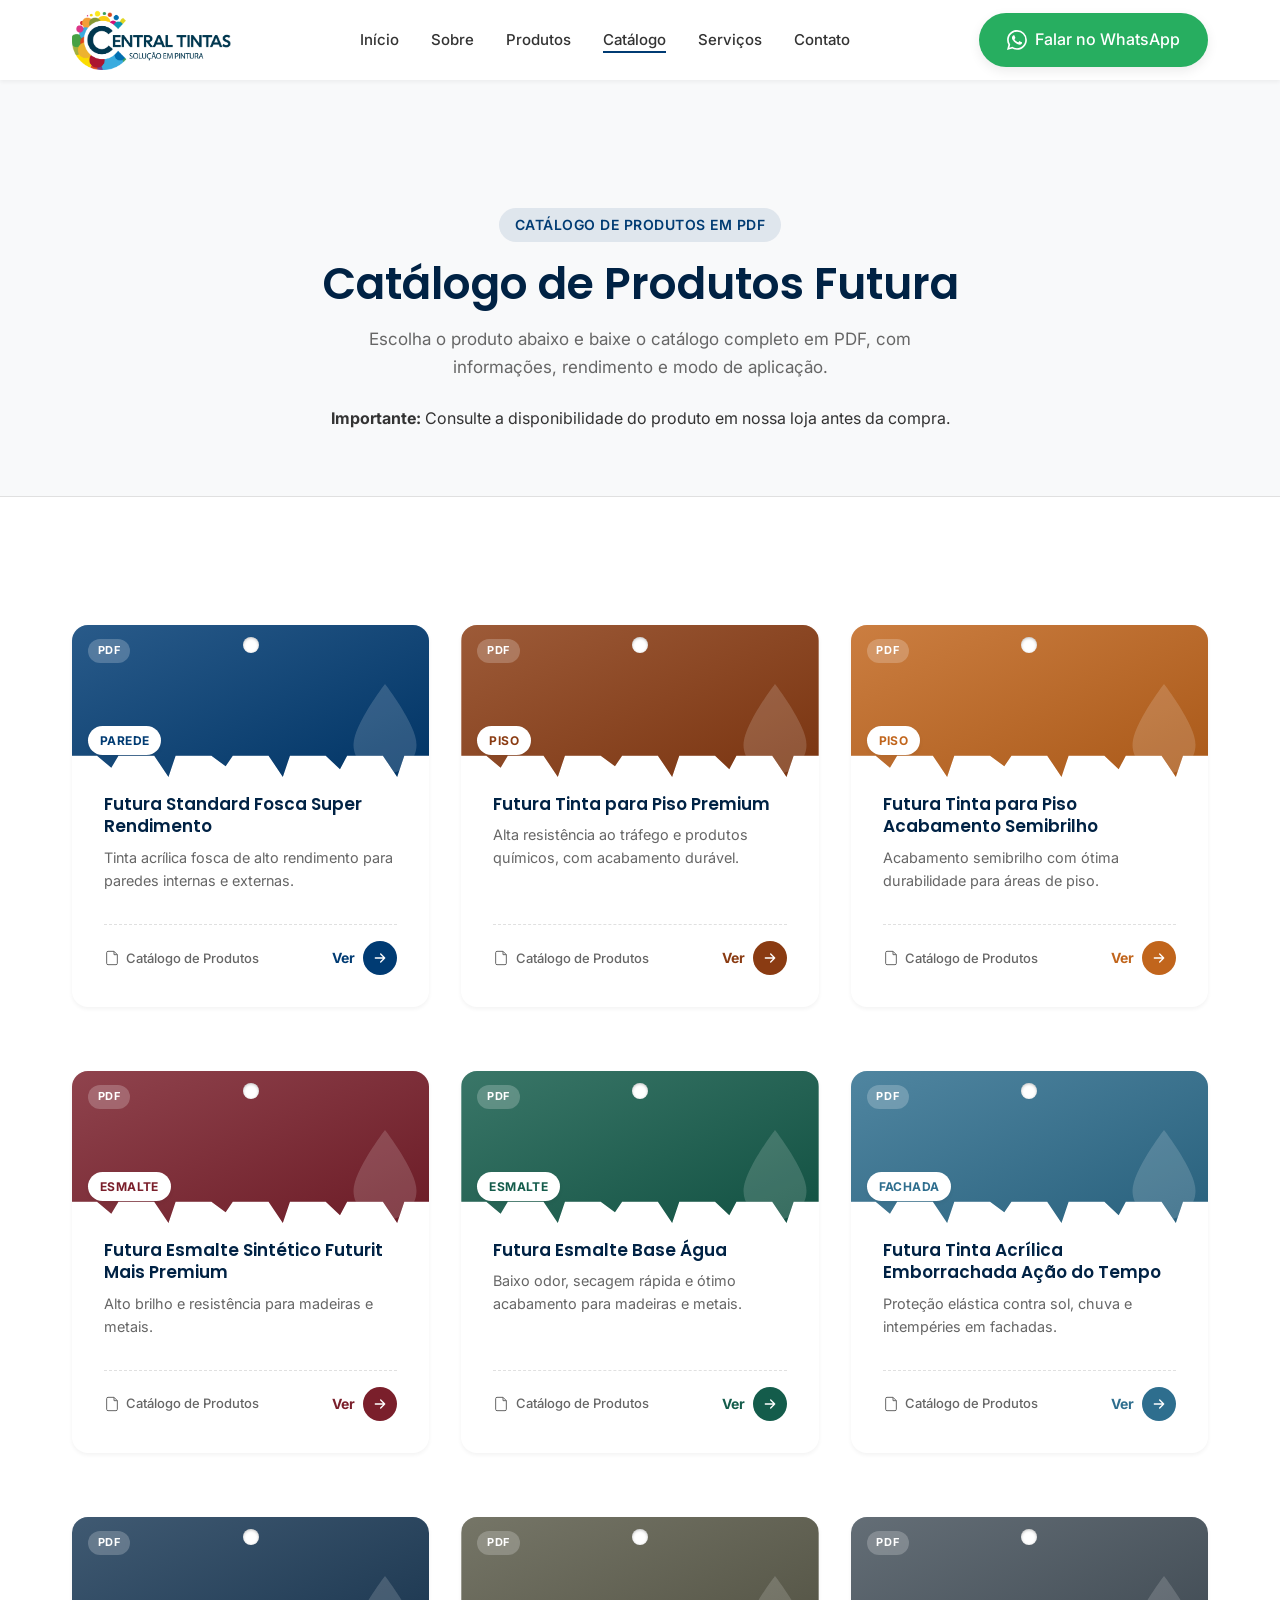
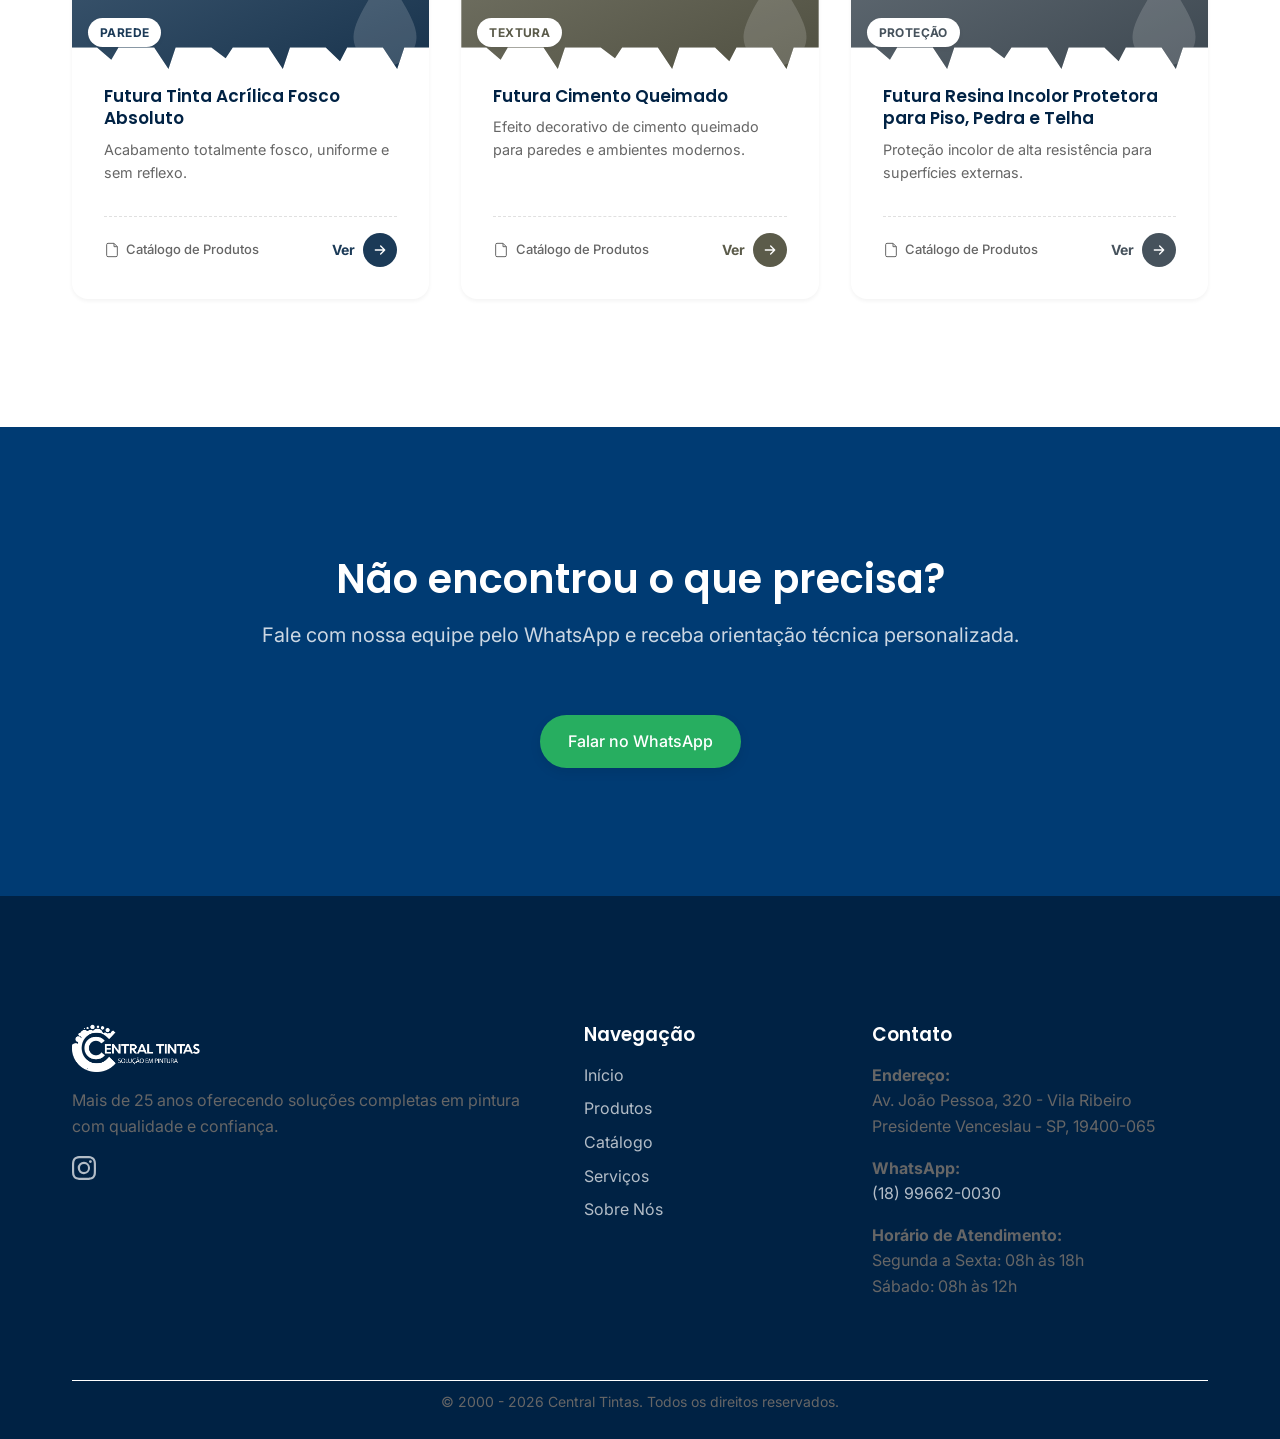
==== commit 819b5452: "Update catalogo.html" ====
--- a/catalogo.html
+++ b/catalogo.html
@@ -1,16 +1,20 @@
 <!DOCTYPE html>
 <html lang="pt-BR">
+
 <head>
     <meta charset="UTF-8">
     <meta name="viewport" content="width=device-width, initial-scale=1.0">
     <title>Catálogo de Produtos | Central Tintas</title>
-    <meta name="description" content="Catálogos em PDF dos principais produtos Futura vendidos na Central Tintas. Consulte fichas técnicas, rendimento e modo de uso.">
+    <meta name="description"
+        content="Catálogos em PDF dos principais produtos Futura vendidos na Central Tintas. Consulte o catálogo, rendimento e modo de uso.">
     <meta name="theme-color" content="#003b73">
 
     <!-- Google Fonts -->
     <link rel="preconnect" href="https://fonts.googleapis.com">
     <link rel="preconnect" href="https://fonts.gstatic.com" crossorigin>
-    <link href="https://fonts.googleapis.com/css2?family=Inter:wght@400;500;600&family=Manrope:wght@400;500&family=Poppins:wght@400;500;600;700&display=swap" rel="stylesheet">
+    <link
+        href="https://fonts.googleapis.com/css2?family=Inter:wght@400;500;600&family=Manrope:wght@400;500&family=Poppins:wght@400;500;600;700&display=swap"
+        rel="stylesheet">
 
     <!-- Styles -->
     <link rel="stylesheet" href="css/variables.css">
@@ -21,6 +25,7 @@
     <!-- Favicon -->
     <link rel="icon" href="assets/logo/Selo 25 anos.png" type="image/png">
 </head>
+
 <body>
 
     <!-- Header (igual ao site) -->
@@ -45,9 +50,12 @@
                 </ul>
             </nav>
 
-            <a href="https://wa.me/5518996620030" class="btn btn-whatsapp header-cta" target="_blank" rel="noopener noreferrer">
-                <svg xmlns="http://www.w3.org/2000/svg" width="20" height="20" fill="currentColor" viewBox="0 0 16 16" aria-hidden="true" style="margin-right: 8px;">
-                    <path d="M13.601 2.326A7.85 7.85 0 0 0 7.994 0C3.627 0 .068 3.558.064 7.926c0 1.399.366 2.76 1.057 3.965L0 16l4.204-1.102a7.9 7.9 0 0 0 3.79.965h.004c4.368 0 7.926-3.558 7.93-7.93A7.9 7.9 0 0 0 13.6 2.326zM7.994 14.521a6.6 6.6 0 0 1-3.356-.92l-.24-.144-2.494.654.666-2.433-.156-.251a6.56 6.56 0 0 1-1.007-3.505c0-3.626 2.957-6.584 6.591-6.584a6.56 6.56 0 0 1 4.66 1.931 6.56 6.56 0 0 1 1.928 4.66c-.004 3.639-2.961 6.592-6.592 6.592m3.615-4.934c-.197-.099-1.17-.578-1.353-.646-.182-.065-.315-.099-.445.099-.133.197-.513.646-.627.775-.114.133-.232.148-.43.05-.197-.1-.836-.308-1.592-.985-.59-.525-.985-1.175-1.103-1.372-.114-.198-.011-.304.088-.403.087-.088.197-.232.296-.346.1-.114.133-.198.198-.33.065-.134.034-.248-.015-.347-.05-.099-.445-1.076-.612-1.47-.16-.389-.323-.335-.445-.34-.114-.005-.247-.007-.38-.007a.73.73 0 0 0-.529.247c-.182.198-.691.677-.691 1.654s.71 1.916.81 2.049c.098.133 1.394 2.132 3.383 2.992.47.205.84.326 1.129.418.475.152.904.129 1.246.08.38-.058 1.171-.48 1.338-.943.164-.464.164-.86.114-.943-.049-.084-.182-.133-.38-.232z"/>
+            <a href="https://wa.me/5518996620030" class="btn btn-whatsapp header-cta" target="_blank"
+                rel="noopener noreferrer">
+                <svg xmlns="http://www.w3.org/2000/svg" width="20" height="20" fill="currentColor" viewBox="0 0 16 16"
+                    aria-hidden="true" style="margin-right: 8px;">
+                    <path
+                        d="M13.601 2.326A7.85 7.85 0 0 0 7.994 0C3.627 0 .068 3.558.064 7.926c0 1.399.366 2.76 1.057 3.965L0 16l4.204-1.102a7.9 7.9 0 0 0 3.79.965h.004c4.368 0 7.926-3.558 7.93-7.93A7.9 7.9 0 0 0 13.6 2.326zM7.994 14.521a6.6 6.6 0 0 1-3.356-.92l-.24-.144-2.494.654.666-2.433-.156-.251a6.56 6.56 0 0 1-1.007-3.505c0-3.626 2.957-6.584 6.591-6.584a6.56 6.56 0 0 1 4.66 1.931 6.56 6.56 0 0 1 1.928 4.66c-.004 3.639-2.961 6.592-6.592 6.592m3.615-4.934c-.197-.099-1.17-.578-1.353-.646-.182-.065-.315-.099-.445.099-.133.197-.513.646-.627.775-.114.133-.232.148-.43.05-.197-.1-.836-.308-1.592-.985-.59-.525-.985-1.175-1.103-1.372-.114-.198-.011-.304.088-.403.087-.088.197-.232.296-.346.1-.114.133-.198.198-.33.065-.134.034-.248-.015-.347-.05-.099-.445-1.076-.612-1.47-.16-.389-.323-.335-.445-.34-.114-.005-.247-.007-.38-.007a.73.73 0 0 0-.529.247c-.182.198-.691.677-.691 1.654s.71 1.916.81 2.049c.098.133 1.394 2.132 3.383 2.992.47.205.84.326 1.129.418.475.152.904.129 1.246.08.38-.058 1.171-.48 1.338-.943.164-.464.164-.86.114-.943-.049-.084-.182-.133-.38-.232z" />
                 </svg>
                 Falar no WhatsApp
             </a>
@@ -57,10 +65,12 @@
     <!-- Banner da página -->
     <section class="catalog-banner">
         <div class="container">
-            <span class="hero-badge">Fichas técnicas em PDF</span>
+            <span class="hero-badge">Catálogo de Produtos em PDF</span>
             <h1 class="catalog-banner-title">Catálogo de Produtos Futura</h1>
-            <p class="catalog-banner-subtitle">Escolha o produto abaixo e baixe o catálogo completo em PDF, com informações técnicas, rendimento e modo de aplicação.</p>
+            <p class="catalog-banner-subtitle">Escolha o produto abaixo e baixe o catálogo completo em PDF, com
+                informações, rendimento e modo de aplicação.</p>
         </div>
+         <br><strong>Importante:</strong> Consulte a disponibilidade do produto em nossa loja antes da compra.
     </section>
 
     <!-- Catálogo -->
@@ -68,146 +78,281 @@
         <div class="container">
             <div class="catalog-grid">
 
-                <a class="catalog-card" style="--swatch:#003B73" href="https://drive.google.com/file/d/1bjzvQv1aLWUUPRUvQbRTWaNyhsvK_O4I/view?usp=sharing" target="_blank" rel="noopener noreferrer">
-                    <div class="catalog-swatch">
-                        <span class="catalog-format">PDF</span>
-                        <svg class="catalog-drop" viewBox="0 0 24 24" fill="currentColor" xmlns="http://www.w3.org/2000/svg"><path d="M12 2C12 2 5 11 5 15.5C5 19.09 8.13 22 12 22C15.87 22 19 19.09 19 15.5C19 11 12 2 12 2Z"/></svg>
+                <a class="catalog-card" style="--swatch:#003B73"
+                    href="https://drive.google.com/file/d/1bjzvQv1aLWUUPRUvQbRTWaNyhsvK_O4I/view?usp=sharing"
+                    target="_blank" rel="noopener noreferrer">
+                    <div class="catalog-swatch">
+                        <span class="catalog-format">PDF</span>
+                        <svg class="catalog-drop" viewBox="0 0 24 24" fill="currentColor"
+                            xmlns="http://www.w3.org/2000/svg">
+                            <path
+                                d="M12 2C12 2 5 11 5 15.5C5 19.09 8.13 22 12 22C15.87 22 19 19.09 19 15.5C19 11 12 2 12 2Z" />
+                        </svg>
                         <span class="catalog-category">Parede</span>
                     </div>
                     <div class="catalog-body">
                         <h3>Futura Standard Fosca Super Rendimento</h3>
                         <p>Tinta acrílica fosca de alto rendimento para paredes internas e externas.</p>
                         <div class="catalog-footer">
-                            <span class="catalog-filetype"><svg viewBox="0 0 24 24" fill="none" xmlns="http://www.w3.org/2000/svg"><path d="M6 2h9l5 5v13a2 2 0 0 1-2 2H6a2 2 0 0 1-2-2V4a2 2 0 0 1 2-2z" stroke="currentColor" stroke-width="1.5"/><path d="M15 2v5h5" stroke="currentColor" stroke-width="1.5"/></svg>Ficha técnica</span>
-                            <span class="catalog-cta">Ver <span class="catalog-cta-icon"><svg viewBox="0 0 24 24" fill="none" xmlns="http://www.w3.org/2000/svg"><path d="M5 12h14M13 6l6 6-6 6" stroke="currentColor" stroke-width="2" stroke-linecap="round" stroke-linejoin="round"/></svg></span></span>
-                        </div>
-                    </div>
-                </a>
-
-                <a class="catalog-card" style="--swatch:#8A3B12" href="https://drive.google.com/file/d/1lRevmc3qH3_n9YAMUntmT8i9DrBrxva2/view?usp=sharing" target="_blank" rel="noopener noreferrer">
-                    <div class="catalog-swatch">
-                        <span class="catalog-format">PDF</span>
-                        <svg class="catalog-drop" viewBox="0 0 24 24" fill="currentColor" xmlns="http://www.w3.org/2000/svg"><path d="M12 2C12 2 5 11 5 15.5C5 19.09 8.13 22 12 22C15.87 22 19 19.09 19 15.5C19 11 12 2 12 2Z"/></svg>
+                            <span class="catalog-filetype"><svg viewBox="0 0 24 24" fill="none"
+                                    xmlns="http://www.w3.org/2000/svg">
+                                    <path d="M6 2h9l5 5v13a2 2 0 0 1-2 2H6a2 2 0 0 1-2-2V4a2 2 0 0 1 2-2z"
+                                        stroke="currentColor" stroke-width="1.5" />
+                                    <path d="M15 2v5h5" stroke="currentColor" stroke-width="1.5" />
+                                </svg>Catálogo de Produtos</span>
+                            <span class="catalog-cta">Ver <span class="catalog-cta-icon"><svg viewBox="0 0 24 24"
+                                        fill="none" xmlns="http://www.w3.org/2000/svg">
+                                        <path d="M5 12h14M13 6l6 6-6 6" stroke="currentColor" stroke-width="2"
+                                            stroke-linecap="round" stroke-linejoin="round" />
+                                    </svg></span></span>
+                        </div>
+                    </div>
+                </a>
+
+                <a class="catalog-card" style="--swatch:#8A3B12"
+                    href="https://drive.google.com/file/d/1lRevmc3qH3_n9YAMUntmT8i9DrBrxva2/view?usp=sharing"
+                    target="_blank" rel="noopener noreferrer">
+                    <div class="catalog-swatch">
+                        <span class="catalog-format">PDF</span>
+                        <svg class="catalog-drop" viewBox="0 0 24 24" fill="currentColor"
+                            xmlns="http://www.w3.org/2000/svg">
+                            <path
+                                d="M12 2C12 2 5 11 5 15.5C5 19.09 8.13 22 12 22C15.87 22 19 19.09 19 15.5C19 11 12 2 12 2Z" />
+                        </svg>
                         <span class="catalog-category">Piso</span>
                     </div>
                     <div class="catalog-body">
                         <h3>Futura Tinta para Piso Premium</h3>
                         <p>Alta resistência ao tráfego e produtos químicos, com acabamento durável.</p>
                         <div class="catalog-footer">
-                            <span class="catalog-filetype"><svg viewBox="0 0 24 24" fill="none" xmlns="http://www.w3.org/2000/svg"><path d="M6 2h9l5 5v13a2 2 0 0 1-2 2H6a2 2 0 0 1-2-2V4a2 2 0 0 1 2-2z" stroke="currentColor" stroke-width="1.5"/><path d="M15 2v5h5" stroke="currentColor" stroke-width="1.5"/></svg>Ficha técnica</span>
-                            <span class="catalog-cta">Ver <span class="catalog-cta-icon"><svg viewBox="0 0 24 24" fill="none" xmlns="http://www.w3.org/2000/svg"><path d="M5 12h14M13 6l6 6-6 6" stroke="currentColor" stroke-width="2" stroke-linecap="round" stroke-linejoin="round"/></svg></span></span>
-                        </div>
-                    </div>
-                </a>
-
-                <a class="catalog-card" style="--swatch:#C1651C" href="https://drive.google.com/file/d/1yqbQ1nEkg8M-jmTfOeE7MBxIhz98GVRK/view?usp=sharing" target="_blank" rel="noopener noreferrer">
-                    <div class="catalog-swatch">
-                        <span class="catalog-format">PDF</span>
-                        <svg class="catalog-drop" viewBox="0 0 24 24" fill="currentColor" xmlns="http://www.w3.org/2000/svg"><path d="M12 2C12 2 5 11 5 15.5C5 19.09 8.13 22 12 22C15.87 22 19 19.09 19 15.5C19 11 12 2 12 2Z"/></svg>
+                            <span class="catalog-filetype"><svg viewBox="0 0 24 24" fill="none"
+                                    xmlns="http://www.w3.org/2000/svg">
+                                    <path d="M6 2h9l5 5v13a2 2 0 0 1-2 2H6a2 2 0 0 1-2-2V4a2 2 0 0 1 2-2z"
+                                        stroke="currentColor" stroke-width="1.5" />
+                                    <path d="M15 2v5h5" stroke="currentColor" stroke-width="1.5" />
+                                </svg>Catálogo de Produtos</span>
+                            <span class="catalog-cta">Ver <span class="catalog-cta-icon"><svg viewBox="0 0 24 24"
+                                        fill="none" xmlns="http://www.w3.org/2000/svg">
+                                        <path d="M5 12h14M13 6l6 6-6 6" stroke="currentColor" stroke-width="2"
+                                            stroke-linecap="round" stroke-linejoin="round" />
+                                    </svg></span></span>
+                        </div>
+                    </div>
+                </a>
+
+                <a class="catalog-card" style="--swatch:#C1651C"
+                    href="https://drive.google.com/file/d/1yqbQ1nEkg8M-jmTfOeE7MBxIhz98GVRK/view?usp=sharing"
+                    target="_blank" rel="noopener noreferrer">
+                    <div class="catalog-swatch">
+                        <span class="catalog-format">PDF</span>
+                        <svg class="catalog-drop" viewBox="0 0 24 24" fill="currentColor"
+                            xmlns="http://www.w3.org/2000/svg">
+                            <path
+                                d="M12 2C12 2 5 11 5 15.5C5 19.09 8.13 22 12 22C15.87 22 19 19.09 19 15.5C19 11 12 2 12 2Z" />
+                        </svg>
                         <span class="catalog-category">Piso</span>
                     </div>
                     <div class="catalog-body">
                         <h3>Futura Tinta para Piso Acabamento Semibrilho</h3>
                         <p>Acabamento semibrilho com ótima durabilidade para áreas de piso.</p>
                         <div class="catalog-footer">
-                            <span class="catalog-filetype"><svg viewBox="0 0 24 24" fill="none" xmlns="http://www.w3.org/2000/svg"><path d="M6 2h9l5 5v13a2 2 0 0 1-2 2H6a2 2 0 0 1-2-2V4a2 2 0 0 1 2-2z" stroke="currentColor" stroke-width="1.5"/><path d="M15 2v5h5" stroke="currentColor" stroke-width="1.5"/></svg>Ficha técnica</span>
-                            <span class="catalog-cta">Ver <span class="catalog-cta-icon"><svg viewBox="0 0 24 24" fill="none" xmlns="http://www.w3.org/2000/svg"><path d="M5 12h14M13 6l6 6-6 6" stroke="currentColor" stroke-width="2" stroke-linecap="round" stroke-linejoin="round"/></svg></span></span>
-                        </div>
-                    </div>
-                </a>
-
-                <a class="catalog-card" style="--swatch:#7A1F2B" href="https://drive.google.com/file/d/1nNxFmbZMuBVY7_DkEV1UuKUs7zU-jD0_/view?usp=sharing" target="_blank" rel="noopener noreferrer">
-                    <div class="catalog-swatch">
-                        <span class="catalog-format">PDF</span>
-                        <svg class="catalog-drop" viewBox="0 0 24 24" fill="currentColor" xmlns="http://www.w3.org/2000/svg"><path d="M12 2C12 2 5 11 5 15.5C5 19.09 8.13 22 12 22C15.87 22 19 19.09 19 15.5C19 11 12 2 12 2Z"/></svg>
+                            <span class="catalog-filetype"><svg viewBox="0 0 24 24" fill="none"
+                                    xmlns="http://www.w3.org/2000/svg">
+                                    <path d="M6 2h9l5 5v13a2 2 0 0 1-2 2H6a2 2 0 0 1-2-2V4a2 2 0 0 1 2-2z"
+                                        stroke="currentColor" stroke-width="1.5" />
+                                    <path d="M15 2v5h5" stroke="currentColor" stroke-width="1.5" />
+                                </svg>Catálogo de Produtos</span>
+                            <span class="catalog-cta">Ver <span class="catalog-cta-icon"><svg viewBox="0 0 24 24"
+                                        fill="none" xmlns="http://www.w3.org/2000/svg">
+                                        <path d="M5 12h14M13 6l6 6-6 6" stroke="currentColor" stroke-width="2"
+                                            stroke-linecap="round" stroke-linejoin="round" />
+                                    </svg></span></span>
+                        </div>
+                    </div>
+                </a>
+
+                <a class="catalog-card" style="--swatch:#7A1F2B"
+                    href="https://drive.google.com/file/d/1nNxFmbZMuBVY7_DkEV1UuKUs7zU-jD0_/view?usp=sharing"
+                    target="_blank" rel="noopener noreferrer">
+                    <div class="catalog-swatch">
+                        <span class="catalog-format">PDF</span>
+                        <svg class="catalog-drop" viewBox="0 0 24 24" fill="currentColor"
+                            xmlns="http://www.w3.org/2000/svg">
+                            <path
+                                d="M12 2C12 2 5 11 5 15.5C5 19.09 8.13 22 12 22C15.87 22 19 19.09 19 15.5C19 11 12 2 12 2Z" />
+                        </svg>
                         <span class="catalog-category">Esmalte</span>
                     </div>
                     <div class="catalog-body">
                         <h3>Futura Esmalte Sintético Futurit Mais Premium</h3>
                         <p>Alto brilho e resistência para madeiras e metais.</p>
                         <div class="catalog-footer">
-                            <span class="catalog-filetype"><svg viewBox="0 0 24 24" fill="none" xmlns="http://www.w3.org/2000/svg"><path d="M6 2h9l5 5v13a2 2 0 0 1-2 2H6a2 2 0 0 1-2-2V4a2 2 0 0 1 2-2z" stroke="currentColor" stroke-width="1.5"/><path d="M15 2v5h5" stroke="currentColor" stroke-width="1.5"/></svg>Ficha técnica</span>
-                            <span class="catalog-cta">Ver <span class="catalog-cta-icon"><svg viewBox="0 0 24 24" fill="none" xmlns="http://www.w3.org/2000/svg"><path d="M5 12h14M13 6l6 6-6 6" stroke="currentColor" stroke-width="2" stroke-linecap="round" stroke-linejoin="round"/></svg></span></span>
-                        </div>
-                    </div>
-                </a>
-
-                <a class="catalog-card" style="--swatch:#145C4B" href="https://drive.google.com/file/d/1E-_dOUQeT1I2VRf93ekvhpmBlR8djGzT/view?usp=sharing" target="_blank" rel="noopener noreferrer">
-                    <div class="catalog-swatch">
-                        <span class="catalog-format">PDF</span>
-                        <svg class="catalog-drop" viewBox="0 0 24 24" fill="currentColor" xmlns="http://www.w3.org/2000/svg"><path d="M12 2C12 2 5 11 5 15.5C5 19.09 8.13 22 12 22C15.87 22 19 19.09 19 15.5C19 11 12 2 12 2Z"/></svg>
+                            <span class="catalog-filetype"><svg viewBox="0 0 24 24" fill="none"
+                                    xmlns="http://www.w3.org/2000/svg">
+                                    <path d="M6 2h9l5 5v13a2 2 0 0 1-2 2H6a2 2 0 0 1-2-2V4a2 2 0 0 1 2-2z"
+                                        stroke="currentColor" stroke-width="1.5" />
+                                    <path d="M15 2v5h5" stroke="currentColor" stroke-width="1.5" />
+                                </svg>Catálogo de Produtos</span>
+                            <span class="catalog-cta">Ver <span class="catalog-cta-icon"><svg viewBox="0 0 24 24"
+                                        fill="none" xmlns="http://www.w3.org/2000/svg">
+                                        <path d="M5 12h14M13 6l6 6-6 6" stroke="currentColor" stroke-width="2"
+                                            stroke-linecap="round" stroke-linejoin="round" />
+                                    </svg></span></span>
+                        </div>
+                    </div>
+                </a>
+
+                <a class="catalog-card" style="--swatch:#145C4B"
+                    href="https://drive.google.com/file/d/1E-_dOUQeT1I2VRf93ekvhpmBlR8djGzT/view?usp=sharing"
+                    target="_blank" rel="noopener noreferrer">
+                    <div class="catalog-swatch">
+                        <span class="catalog-format">PDF</span>
+                        <svg class="catalog-drop" viewBox="0 0 24 24" fill="currentColor"
+                            xmlns="http://www.w3.org/2000/svg">
+                            <path
+                                d="M12 2C12 2 5 11 5 15.5C5 19.09 8.13 22 12 22C15.87 22 19 19.09 19 15.5C19 11 12 2 12 2Z" />
+                        </svg>
                         <span class="catalog-category">Esmalte</span>
                     </div>
                     <div class="catalog-body">
                         <h3>Futura Esmalte Base Água</h3>
                         <p>Baixo odor, secagem rápida e ótimo acabamento para madeiras e metais.</p>
                         <div class="catalog-footer">
-                            <span class="catalog-filetype"><svg viewBox="0 0 24 24" fill="none" xmlns="http://www.w3.org/2000/svg"><path d="M6 2h9l5 5v13a2 2 0 0 1-2 2H6a2 2 0 0 1-2-2V4a2 2 0 0 1 2-2z" stroke="currentColor" stroke-width="1.5"/><path d="M15 2v5h5" stroke="currentColor" stroke-width="1.5"/></svg>Ficha técnica</span>
-                            <span class="catalog-cta">Ver <span class="catalog-cta-icon"><svg viewBox="0 0 24 24" fill="none" xmlns="http://www.w3.org/2000/svg"><path d="M5 12h14M13 6l6 6-6 6" stroke="currentColor" stroke-width="2" stroke-linecap="round" stroke-linejoin="round"/></svg></span></span>
-                        </div>
-                    </div>
-                </a>
-
-                <a class="catalog-card" style="--swatch:#2E6E8E" href="https://drive.google.com/file/d/1JBMJ_qWESWnhZolhB1wCNIyrUG67xuJs/view?usp=sharing" target="_blank" rel="noopener noreferrer">
-                    <div class="catalog-swatch">
-                        <span class="catalog-format">PDF</span>
-                        <svg class="catalog-drop" viewBox="0 0 24 24" fill="currentColor" xmlns="http://www.w3.org/2000/svg"><path d="M12 2C12 2 5 11 5 15.5C5 19.09 8.13 22 12 22C15.87 22 19 19.09 19 15.5C19 11 12 2 12 2Z"/></svg>
+                            <span class="catalog-filetype"><svg viewBox="0 0 24 24" fill="none"
+                                    xmlns="http://www.w3.org/2000/svg">
+                                    <path d="M6 2h9l5 5v13a2 2 0 0 1-2 2H6a2 2 0 0 1-2-2V4a2 2 0 0 1 2-2z"
+                                        stroke="currentColor" stroke-width="1.5" />
+                                    <path d="M15 2v5h5" stroke="currentColor" stroke-width="1.5" />
+                                </svg>Catálogo de Produtos</span>
+                            <span class="catalog-cta">Ver <span class="catalog-cta-icon"><svg viewBox="0 0 24 24"
+                                        fill="none" xmlns="http://www.w3.org/2000/svg">
+                                        <path d="M5 12h14M13 6l6 6-6 6" stroke="currentColor" stroke-width="2"
+                                            stroke-linecap="round" stroke-linejoin="round" />
+                                    </svg></span></span>
+                        </div>
+                    </div>
+                </a>
+
+                <a class="catalog-card" style="--swatch:#2E6E8E"
+                    href="https://drive.google.com/file/d/1JBMJ_qWESWnhZolhB1wCNIyrUG67xuJs/view?usp=sharing"
+                    target="_blank" rel="noopener noreferrer">
+                    <div class="catalog-swatch">
+                        <span class="catalog-format">PDF</span>
+                        <svg class="catalog-drop" viewBox="0 0 24 24" fill="currentColor"
+                            xmlns="http://www.w3.org/2000/svg">
+                            <path
+                                d="M12 2C12 2 5 11 5 15.5C5 19.09 8.13 22 12 22C15.87 22 19 19.09 19 15.5C19 11 12 2 12 2Z" />
+                        </svg>
                         <span class="catalog-category">Fachada</span>
                     </div>
                     <div class="catalog-body">
                         <h3>Futura Tinta Acrílica Emborrachada Ação do Tempo</h3>
                         <p>Proteção elástica contra sol, chuva e intempéries em fachadas.</p>
                         <div class="catalog-footer">
-                            <span class="catalog-filetype"><svg viewBox="0 0 24 24" fill="none" xmlns="http://www.w3.org/2000/svg"><path d="M6 2h9l5 5v13a2 2 0 0 1-2 2H6a2 2 0 0 1-2-2V4a2 2 0 0 1 2-2z" stroke="currentColor" stroke-width="1.5"/><path d="M15 2v5h5" stroke="currentColor" stroke-width="1.5"/></svg>Ficha técnica</span>
-                            <span class="catalog-cta">Ver <span class="catalog-cta-icon"><svg viewBox="0 0 24 24" fill="none" xmlns="http://www.w3.org/2000/svg"><path d="M5 12h14M13 6l6 6-6 6" stroke="currentColor" stroke-width="2" stroke-linecap="round" stroke-linejoin="round"/></svg></span></span>
-                        </div>
-                    </div>
-                </a>
-
-                <a class="catalog-card" style="--swatch:#1B3A57" href="https://drive.google.com/file/d/1ltAqhUFwygz9u5xGQhGuJU_KYG7B-L5X/view?usp=sharing" target="_blank" rel="noopener noreferrer">
-                    <div class="catalog-swatch">
-                        <span class="catalog-format">PDF</span>
-                        <svg class="catalog-drop" viewBox="0 0 24 24" fill="currentColor" xmlns="http://www.w3.org/2000/svg"><path d="M12 2C12 2 5 11 5 15.5C5 19.09 8.13 22 12 22C15.87 22 19 19.09 19 15.5C19 11 12 2 12 2Z"/></svg>
+                            <span class="catalog-filetype"><svg viewBox="0 0 24 24" fill="none"
+                                    xmlns="http://www.w3.org/2000/svg">
+                                    <path d="M6 2h9l5 5v13a2 2 0 0 1-2 2H6a2 2 0 0 1-2-2V4a2 2 0 0 1 2-2z"
+                                        stroke="currentColor" stroke-width="1.5" />
+                                    <path d="M15 2v5h5" stroke="currentColor" stroke-width="1.5" />
+                                </svg>Catálogo de Produtos</span>
+                            <span class="catalog-cta">Ver <span class="catalog-cta-icon"><svg viewBox="0 0 24 24"
+                                        fill="none" xmlns="http://www.w3.org/2000/svg">
+                                        <path d="M5 12h14M13 6l6 6-6 6" stroke="currentColor" stroke-width="2"
+                                            stroke-linecap="round" stroke-linejoin="round" />
+                                    </svg></span></span>
+                        </div>
+                    </div>
+                </a>
+
+                <a class="catalog-card" style="--swatch:#1B3A57"
+                    href="https://drive.google.com/file/d/1ltAqhUFwygz9u5xGQhGuJU_KYG7B-L5X/view?usp=sharing"
+                    target="_blank" rel="noopener noreferrer">
+                    <div class="catalog-swatch">
+                        <span class="catalog-format">PDF</span>
+                        <svg class="catalog-drop" viewBox="0 0 24 24" fill="currentColor"
+                            xmlns="http://www.w3.org/2000/svg">
+                            <path
+                                d="M12 2C12 2 5 11 5 15.5C5 19.09 8.13 22 12 22C15.87 22 19 19.09 19 15.5C19 11 12 2 12 2Z" />
+                        </svg>
                         <span class="catalog-category">Parede</span>
                     </div>
                     <div class="catalog-body">
                         <h3>Futura Tinta Acrílica Fosco Absoluto</h3>
                         <p>Acabamento totalmente fosco, uniforme e sem reflexo.</p>
                         <div class="catalog-footer">
-                            <span class="catalog-filetype"><svg viewBox="0 0 24 24" fill="none" xmlns="http://www.w3.org/2000/svg"><path d="M6 2h9l5 5v13a2 2 0 0 1-2 2H6a2 2 0 0 1-2-2V4a2 2 0 0 1 2-2z" stroke="currentColor" stroke-width="1.5"/><path d="M15 2v5h5" stroke="currentColor" stroke-width="1.5"/></svg>Ficha técnica</span>
-                            <span class="catalog-cta">Ver <span class="catalog-cta-icon"><svg viewBox="0 0 24 24" fill="none" xmlns="http://www.w3.org/2000/svg"><path d="M5 12h14M13 6l6 6-6 6" stroke="currentColor" stroke-width="2" stroke-linecap="round" stroke-linejoin="round"/></svg></span></span>
-                        </div>
-                    </div>
-                </a>
-
-                <a class="catalog-card" style="--swatch:#5B5B4A" href="https://drive.google.com/file/d/1b73tj2STG81bxtTwf6sfSAbalXZSCUxx/view?usp=sharing" target="_blank" rel="noopener noreferrer">
-                    <div class="catalog-swatch">
-                        <span class="catalog-format">PDF</span>
-                        <svg class="catalog-drop" viewBox="0 0 24 24" fill="currentColor" xmlns="http://www.w3.org/2000/svg"><path d="M12 2C12 2 5 11 5 15.5C5 19.09 8.13 22 12 22C15.87 22 19 19.09 19 15.5C19 11 12 2 12 2Z"/></svg>
+                            <span class="catalog-filetype"><svg viewBox="0 0 24 24" fill="none"
+                                    xmlns="http://www.w3.org/2000/svg">
+                                    <path d="M6 2h9l5 5v13a2 2 0 0 1-2 2H6a2 2 0 0 1-2-2V4a2 2 0 0 1 2-2z"
+                                        stroke="currentColor" stroke-width="1.5" />
+                                    <path d="M15 2v5h5" stroke="currentColor" stroke-width="1.5" />
+                                </svg>Catálogo de Produtos</span>
+                            <span class="catalog-cta">Ver <span class="catalog-cta-icon"><svg viewBox="0 0 24 24"
+                                        fill="none" xmlns="http://www.w3.org/2000/svg">
+                                        <path d="M5 12h14M13 6l6 6-6 6" stroke="currentColor" stroke-width="2"
+                                            stroke-linecap="round" stroke-linejoin="round" />
+                                    </svg></span></span>
+                        </div>
+                    </div>
+                </a>
+
+                <a class="catalog-card" style="--swatch:#5B5B4A"
+                    href="https://drive.google.com/file/d/1b73tj2STG81bxtTwf6sfSAbalXZSCUxx/view?usp=sharing"
+                    target="_blank" rel="noopener noreferrer">
+                    <div class="catalog-swatch">
+                        <span class="catalog-format">PDF</span>
+                        <svg class="catalog-drop" viewBox="0 0 24 24" fill="currentColor"
+                            xmlns="http://www.w3.org/2000/svg">
+                            <path
+                                d="M12 2C12 2 5 11 5 15.5C5 19.09 8.13 22 12 22C15.87 22 19 19.09 19 15.5C19 11 12 2 12 2Z" />
+                        </svg>
                         <span class="catalog-category">Textura</span>
                     </div>
                     <div class="catalog-body">
                         <h3>Futura Cimento Queimado</h3>
                         <p>Efeito decorativo de cimento queimado para paredes e ambientes modernos.</p>
                         <div class="catalog-footer">
-                            <span class="catalog-filetype"><svg viewBox="0 0 24 24" fill="none" xmlns="http://www.w3.org/2000/svg"><path d="M6 2h9l5 5v13a2 2 0 0 1-2 2H6a2 2 0 0 1-2-2V4a2 2 0 0 1 2-2z" stroke="currentColor" stroke-width="1.5"/><path d="M15 2v5h5" stroke="currentColor" stroke-width="1.5"/></svg>Ficha técnica</span>
-                            <span class="catalog-cta">Ver <span class="catalog-cta-icon"><svg viewBox="0 0 24 24" fill="none" xmlns="http://www.w3.org/2000/svg"><path d="M5 12h14M13 6l6 6-6 6" stroke="currentColor" stroke-width="2" stroke-linecap="round" stroke-linejoin="round"/></svg></span></span>
-                        </div>
-                    </div>
-                </a>
-
-                <a class="catalog-card" style="--swatch:#46525C" href="https://drive.google.com/file/d/1IxOsQuflqJ2N1IuWZZhOZ0UMLz3TGO89/view?usp=sharing" target="_blank" rel="noopener noreferrer">
-                    <div class="catalog-swatch">
-                        <span class="catalog-format">PDF</span>
-                        <svg class="catalog-drop" viewBox="0 0 24 24" fill="currentColor" xmlns="http://www.w3.org/2000/svg"><path d="M12 2C12 2 5 11 5 15.5C5 19.09 8.13 22 12 22C15.87 22 19 19.09 19 15.5C19 11 12 2 12 2Z"/></svg>
+                            <span class="catalog-filetype"><svg viewBox="0 0 24 24" fill="none"
+                                    xmlns="http://www.w3.org/2000/svg">
+                                    <path d="M6 2h9l5 5v13a2 2 0 0 1-2 2H6a2 2 0 0 1-2-2V4a2 2 0 0 1 2-2z"
+                                        stroke="currentColor" stroke-width="1.5" />
+                                    <path d="M15 2v5h5" stroke="currentColor" stroke-width="1.5" />
+                                </svg>Catálogo de Produtos</span>
+                            <span class="catalog-cta">Ver <span class="catalog-cta-icon"><svg viewBox="0 0 24 24"
+                                        fill="none" xmlns="http://www.w3.org/2000/svg">
+                                        <path d="M5 12h14M13 6l6 6-6 6" stroke="currentColor" stroke-width="2"
+                                            stroke-linecap="round" stroke-linejoin="round" />
+                                    </svg></span></span>
+                        </div>
+                    </div>
+                </a>
+
+                <a class="catalog-card" style="--swatch:#46525C"
+                    href="https://drive.google.com/file/d/1IxOsQuflqJ2N1IuWZZhOZ0UMLz3TGO89/view?usp=sharing"
+                    target="_blank" rel="noopener noreferrer">
+                    <div class="catalog-swatch">
+                        <span class="catalog-format">PDF</span>
+                        <svg class="catalog-drop" viewBox="0 0 24 24" fill="currentColor"
+                            xmlns="http://www.w3.org/2000/svg">
+                            <path
+                                d="M12 2C12 2 5 11 5 15.5C5 19.09 8.13 22 12 22C15.87 22 19 19.09 19 15.5C19 11 12 2 12 2Z" />
+                        </svg>
                         <span class="catalog-category">Proteção</span>
                     </div>
                     <div class="catalog-body">
                         <h3>Futura Resina Incolor Protetora para Piso, Pedra e Telha</h3>
                         <p>Proteção incolor de alta resistência para superfícies externas.</p>
                         <div class="catalog-footer">
-                            <span class="catalog-filetype"><svg viewBox="0 0 24 24" fill="none" xmlns="http://www.w3.org/2000/svg"><path d="M6 2h9l5 5v13a2 2 0 0 1-2 2H6a2 2 0 0 1-2-2V4a2 2 0 0 1 2-2z" stroke="currentColor" stroke-width="1.5"/><path d="M15 2v5h5" stroke="currentColor" stroke-width="1.5"/></svg>Ficha técnica</span>
-                            <span class="catalog-cta">Ver <span class="catalog-cta-icon"><svg viewBox="0 0 24 24" fill="none" xmlns="http://www.w3.org/2000/svg"><path d="M5 12h14M13 6l6 6-6 6" stroke="currentColor" stroke-width="2" stroke-linecap="round" stroke-linejoin="round"/></svg></span></span>
+                            <span class="catalog-filetype"><svg viewBox="0 0 24 24" fill="none"
+                                    xmlns="http://www.w3.org/2000/svg">
+                                    <path d="M6 2h9l5 5v13a2 2 0 0 1-2 2H6a2 2 0 0 1-2-2V4a2 2 0 0 1 2-2z"
+                                        stroke="currentColor" stroke-width="1.5" />
+                                    <path d="M15 2v5h5" stroke="currentColor" stroke-width="1.5" />
+                                </svg>Catálogo de Produtos</span>
+                            <span class="catalog-cta">Ver <span class="catalog-cta-icon"><svg viewBox="0 0 24 24"
+                                        fill="none" xmlns="http://www.w3.org/2000/svg">
+                                        <path d="M5 12h14M13 6l6 6-6 6" stroke="currentColor" stroke-width="2"
+                                            stroke-linecap="round" stroke-linejoin="round" />
+                                    </svg></span></span>
                         </div>
                     </div>
                 </a>
@@ -221,7 +366,8 @@
         <div class="container cta-container">
             <h2>Não encontrou o que precisa?</h2>
             <p>Fale com nossa equipe pelo WhatsApp e receba orientação técnica personalizada.</p>
-            <a href="https://wa.me/5518996620030" class="btn btn-whatsapp cta-btn" target="_blank" rel="noopener noreferrer">Falar no WhatsApp</a>
+            <a href="https://wa.me/5518996620030" class="btn btn-whatsapp cta-btn" target="_blank"
+                rel="noopener noreferrer">Falar no WhatsApp</a>
         </div>
     </section>
 
@@ -233,9 +379,12 @@
                     <img src="assets/logo/Logo Central Tintas (alta).png" alt="Central Tintas" class="footer-logo">
                     <p>Mais de 25 anos oferecendo soluções completas em pintura com qualidade e confiança.</p>
                     <div class="social-links">
-                        <a href="https://www.instagram.com/centraltintaspv/" aria-label="Instagram" target="_blank" rel="noopener noreferrer">
-                            <svg xmlns="http://www.w3.org/2000/svg" width="24" height="24" fill="currentColor" viewBox="0 0 16 16">
-                                <path d="M8 0C5.829 0 5.556.01 4.703.048 3.85.088 3.269.222 2.76.42a3.917 3.917 0 0 0-1.417.923A3.927 3.927 0 0 0 .42 2.76C.222 3.268.087 3.85.048 4.7.01 5.555 0 5.827 0 8.001c0 2.172.01 2.444.048 3.297.04.852.174 1.433.372 1.942.205.526.478.972.923 1.417.444.445.89.719 1.416.923.51.198 1.09.333 1.942.372C5.555 15.99 5.827 16 8 16s2.444-.01 3.298-.048c.851-.04 1.434-.174 1.943-.372a3.916 3.916 0 0 0 1.416-.923c.445-.445.718-.891.923-1.417.197-.509.332-1.09.372-1.942C15.99 10.445 16 10.173 16 8s-.01-2.445-.048-3.299c-.04-.851-.175-1.433-.372-1.941a3.926 3.926 0 0 0-.923-1.417A3.911 3.911 0 0 0 13.24.42c-.51-.198-1.092-.333-1.943-.372C10.443.01 10.172 0 7.998 0h.003zm-.717 1.442h.718c2.136 0 2.389.007 3.232.046.78.035 1.204.166 1.486.275.373.145.64.319.92.599.28.28.453.546.598.92.11.281.24.705.275 1.485.039.843.047 1.096.047 3.231s-.008 2.389-.047 3.232c-.035.78-.166 1.203-.275 1.485a2.47 2.47 0 0 1-.599.919c-.28.28-.546.453-.92.598-.28.11-.704.24-1.485.276-.843.038-1.096.047-3.232.047s-2.39-.009-3.233-.047c-.78-.036-1.203-.166-1.485-.276a2.478 2.478 0 0 1-.92-.598 2.48 2.48 0 0 1-.6-.92c-.109-.281-.24-.705-.275-1.485-.038-.843-.046-1.096-.046-3.233 0-2.136.008-2.388.046-3.231.036-.78.166-1.204.276-1.486.145-.373.319-.64.599-.92.28-.28.546-.453.92-.598.282-.11.705-.24 1.485-.276.738-.034 1.024-.044 2.515-.045v.002zm4.988 1.328a.96.96 0 1 0 0 1.92.96.96 0 0 0 0-1.92zm-4.27 1.122a4.109 4.109 0 1 0 0 8.217 4.109 4.109 0 0 0 0-8.217zm0 1.441a2.667 2.667 0 1 1 0 5.334 2.667 2.667 0 0 1 0-5.334z"/>
+                        <a href="https://www.instagram.com/centraltintaspv/" aria-label="Instagram" target="_blank"
+                            rel="noopener noreferrer">
+                            <svg xmlns="http://www.w3.org/2000/svg" width="24" height="24" fill="currentColor"
+                                viewBox="0 0 16 16">
+                                <path
+                                    d="M8 0C5.829 0 5.556.01 4.703.048 3.85.088 3.269.222 2.76.42a3.917 3.917 0 0 0-1.417.923A3.927 3.927 0 0 0 .42 2.76C.222 3.268.087 3.85.048 4.7.01 5.555 0 5.827 0 8.001c0 2.172.01 2.444.048 3.297.04.852.174 1.433.372 1.942.205.526.478.972.923 1.417.444.445.89.719 1.416.923.51.198 1.09.333 1.942.372C5.555 15.99 5.827 16 8 16s2.444-.01 3.298-.048c.851-.04 1.434-.174 1.943-.372a3.916 3.916 0 0 0 1.416-.923c.445-.445.718-.891.923-1.417.197-.509.332-1.09.372-1.942C15.99 10.445 16 10.173 16 8s-.01-2.445-.048-3.299c-.04-.851-.175-1.433-.372-1.941a3.926 3.926 0 0 0-.923-1.417A3.911 3.911 0 0 0 13.24.42c-.51-.198-1.092-.333-1.943-.372C10.443.01 10.172 0 7.998 0h.003zm-.717 1.442h.718c2.136 0 2.389.007 3.232.046.78.035 1.204.166 1.486.275.373.145.64.319.92.599.28.28.453.546.598.92.11.281.24.705.275 1.485.039.843.047 1.096.047 3.231s-.008 2.389-.047 3.232c-.035.78-.166 1.203-.275 1.485a2.47 2.47 0 0 1-.599.919c-.28.28-.546.453-.92.598-.28.11-.704.24-1.485.276-.843.038-1.096.047-3.232.047s-2.39-.009-3.233-.047c-.78-.036-1.203-.166-1.485-.276a2.478 2.478 0 0 1-.92-.598 2.48 2.48 0 0 1-.6-.92c-.109-.281-.24-.705-.275-1.485-.038-.843-.046-1.096-.046-3.233 0-2.136.008-2.388.046-3.231.036-.78.166-1.204.276-1.486.145-.373.319-.64.599-.92.28-.28.546-.453.92-.598.282-.11.705-.24 1.485-.276.738-.034 1.024-.044 2.515-.045v.002zm4.988 1.328a.96.96 0 1 0 0 1.92.96.96 0 0 0 0-1.92zm-4.27 1.122a4.109 4.109 0 1 0 0 8.217 4.109 4.109 0 0 0 0-8.217zm0 1.441a2.667 2.667 0 1 1 0 5.334 2.667 2.667 0 0 1 0-5.334z" />
                             </svg>
                         </a>
                     </div>
@@ -254,14 +403,20 @@
 
                 <div class="footer-contact">
                     <h3>Contato</h3>
-                    <p><strong>Endereço:</strong> <br>Av. João Pessoa, 320 - Vila Ribeiro <br>Presidente Venceslau - SP, 19400-065</p>
-                    <p><strong>WhatsApp:</strong> <br><a href="https://wa.me/5518996620030" target="_blank" rel="noopener noreferrer">(18) 99662-0030</a></p>
-                    <p><strong>Horário de Atendimento:</strong> <br>Segunda a Sexta: 08h às 18h <br>Sábado: 08h às 12h</p>
+                    <p><strong>Endereço:</strong> <br>Av. João Pessoa, 320 - Vila Ribeiro <br>Presidente Venceslau - SP,
+                        19400-065</p>
+                    <p><strong>WhatsApp:</strong> <br><a href="https://wa.me/5518996620030" target="_blank"
+                            rel="noopener noreferrer">(18) 99662-0030</a></p>
+                    <p><strong>Horário de Atendimento:</strong> <br>Segunda a Sexta: 08h às 18h <br>Sábado: 08h às 12h
+                    </p>
                 </div>
             </div>
 
             <div class="footer-bottom">
-               <p>&copy; 2000 - <script>document.write(new Date().getFullYear())</script> Central Tintas. Todos os direitos reservados.</p>
+                <p>&copy; 2000 -
+                    <script>document.write(new Date().getFullYear())</script> Central Tintas. Todos os direitos
+                    reservados.
+                </p>
             </div>
         </div>
     </footer>
@@ -269,4 +424,5 @@
     <!-- Scripts -->
     <script src="js/main.js"></script>
 </body>
-</html>+
+</html>
--- a/css/components.css
+++ b/css/components.css
@@ -666,3 +666,498 @@
   .footer-top { grid-template-columns: 1fr; }
   .services-list { grid-template-columns: 1fr; }
 }
+
+/* ==========================================================================
+   Catálogo de Cores
+   ========================================================================== */
+
+/* Hero */
+.colors-hero {
+  padding: calc(var(--header-height) + var(--spacing-xl)) 0 var(--spacing-lg);
+  background-color: var(--color-background);
+  text-align: center;
+}
+
+.colors-hero-container {
+  max-width: 720px;
+  margin: 0 auto;
+}
+
+.colors-hero .hero-badge {
+  margin-bottom: var(--spacing-sm);
+}
+
+.colors-hero-title {
+  font-size: 2.75rem;
+  line-height: 1.15;
+  color: var(--color-primary-dark);
+  margin-bottom: var(--spacing-sm);
+}
+
+.colors-hero-description {
+  font-size: 1.125rem;
+  color: var(--color-text-light);
+}
+
+/* Toolbar: busca + abas de família */
+.colors-filter-section {
+  padding: var(--spacing-lg) 0 var(--spacing-md);
+}
+
+.colors-toolbar {
+  display: flex;
+  flex-direction: column;
+  gap: var(--spacing-md);
+  margin-bottom: var(--spacing-sm);
+}
+
+.colors-search {
+  position: relative;
+  max-width: 420px;
+}
+
+.colors-search svg {
+  position: absolute;
+  top: 50%;
+  left: 14px;
+  transform: translateY(-50%);
+  color: var(--color-text-light);
+  pointer-events: none;
+}
+
+.colors-search input {
+  width: 100%;
+  padding: 0.75rem 1rem 0.75rem 2.5rem;
+  border-radius: var(--radius-full);
+  border: 1px solid var(--color-border);
+  font-family: var(--font-primary);
+  font-size: 0.9375rem;
+  background-color: var(--color-white);
+  transition: border-color var(--transition-fast), box-shadow var(--transition-fast);
+}
+
+.colors-search input:focus {
+  outline: none;
+  border-color: var(--color-primary);
+  box-shadow: 0 0 0 3px rgba(0, 59, 115, 0.12);
+}
+
+.colors-tabs {
+  display: flex;
+  flex-wrap: wrap;
+  gap: 0.5rem;
+}
+
+.color-tab {
+  padding: 0.5rem 1.1rem;
+  border-radius: var(--radius-full);
+  border: 1px solid var(--color-border);
+  background-color: var(--color-white);
+  color: var(--color-text);
+  font-family: var(--font-primary);
+  font-size: 0.875rem;
+  font-weight: 500;
+  cursor: pointer;
+  transition: all var(--transition-fast);
+  white-space: nowrap;
+}
+
+.color-tab:hover {
+  border-color: var(--color-primary);
+  color: var(--color-primary);
+}
+
+.color-tab.active {
+  background-color: var(--color-primary);
+  border-color: var(--color-primary);
+  color: var(--color-white);
+}
+
+.color-tab:focus-visible,
+.colors-search input:focus-visible {
+  outline: 2px solid var(--color-primary);
+  outline-offset: 2px;
+}
+
+.colors-count {
+  font-size: 0.875rem;
+  color: var(--color-text-light);
+  margin-bottom: var(--spacing-sm);
+}
+
+/* Grid de cores */
+.colors-grid {
+  display: grid;
+  grid-template-columns: repeat(auto-fill, minmax(190px, 1fr));
+  gap: var(--spacing-sm);
+}
+
+.color-card {
+  border: none;
+  padding: 0;
+  text-align: left;
+  border-radius: var(--radius-md);
+  overflow: hidden;
+  background-color: var(--color-white);
+  box-shadow: var(--shadow-sm);
+  cursor: pointer;
+  transition: transform var(--transition-normal), box-shadow var(--transition-normal);
+  font-family: var(--font-primary);
+}
+
+.color-card:hover,
+.color-card:focus-visible {
+  transform: translateY(-4px);
+  box-shadow: var(--shadow-md);
+  outline: none;
+}
+
+.color-swatch {
+  height: 110px;
+  width: 100%;
+  position: relative;
+}
+
+.color-swatch::after {
+  content: 'Pedir orçamento →';
+  position: absolute;
+  inset: 0;
+  display: flex;
+  align-items: center;
+  justify-content: center;
+  background: rgba(0, 0, 0, 0.45);
+  color: #fff;
+  font-size: 0.8125rem;
+  font-weight: 600;
+  opacity: 0;
+  transition: opacity var(--transition-fast);
+}
+
+.color-card:hover .color-swatch::after,
+.color-card:focus-visible .color-swatch::after {
+  opacity: 1;
+}
+
+.color-info {
+  padding: 0.75rem 1rem 1rem;
+}
+
+.color-name {
+  font-size: 0.9375rem;
+  font-weight: 600;
+  color: var(--color-primary-dark);
+  margin-bottom: 0.15rem;
+}
+
+.color-hex {
+  font-size: 0.8125rem;
+  color: var(--color-text-light);
+  text-transform: uppercase;
+  letter-spacing: 0.5px;
+}
+
+.colors-empty {
+  text-align: center;
+  padding: var(--spacing-lg) 0;
+  color: var(--color-text-light);
+}
+
+/* Aviso de fidelidade de cor */
+.colors-note-section {
+  padding: var(--spacing-md) 0 var(--spacing-lg);
+}
+
+.colors-note {
+  display: flex;
+  align-items: flex-start;
+  gap: var(--spacing-sm);
+  max-width: 800px;
+  margin: 0 auto;
+  padding: var(--spacing-sm) var(--spacing-md);
+  background-color: var(--color-background);
+  border-left: 4px solid var(--color-primary);
+  border-radius: var(--radius-sm);
+}
+
+.colors-note-icon {
+  flex-shrink: 0;
+  width: 22px;
+  height: 22px;
+  border-radius: 50%;
+  background-color: var(--color-primary);
+  color: var(--color-white);
+  font-size: 0.8125rem;
+  font-weight: 700;
+  font-style: italic;
+  display: flex;
+  align-items: center;
+  justify-content: center;
+}
+
+.colors-note p {
+  font-size: 0.875rem;
+  color: var(--color-text-light);
+  margin-bottom: 0;
+}
+
+/* Responsivo */
+@media (max-width: 576px) {
+  .colors-hero-title { font-size: 2.1rem; }
+  .colors-grid { grid-template-columns: repeat(auto-fill, minmax(140px, 1fr)); }
+  .color-swatch { height: 90px; }
+}
+
+/* ==========================================================================
+   Catálogo de Produtos (PDFs)
+   Conceito: cada card é uma "amostra de tinta" — faixa colorida no topo
+   (uma cor por produto, como uma cartela real), furo de amostra, borda
+   inferior com efeito de gotas escorrendo, e corpo branco com CTA circular.
+   Reaproveita as variáveis definidas em variables.css
+   ========================================================================== */
+
+/* Banner do topo da página */
+.catalog-banner {
+  padding-top: calc(var(--header-height) + var(--spacing-xl));
+  padding-bottom: var(--spacing-lg);
+  background-color: var(--color-background);
+  text-align: center;
+  border-bottom: 1px solid var(--color-border);
+}
+
+.catalog-banner .hero-badge {
+  margin-bottom: var(--spacing-sm);
+}
+
+.catalog-banner-title {
+  font-size: 2.75rem;
+  color: var(--color-primary-dark);
+  margin-bottom: var(--spacing-sm);
+}
+
+.catalog-banner-subtitle {
+  max-width: 640px;
+  margin: 0 auto;
+  color: var(--color-text-light);
+  font-size: 1.0625rem;
+}
+
+/* Grid de cards */
+.catalog-grid {
+  display: grid;
+  grid-template-columns: repeat(auto-fit, minmax(300px, 1fr));
+  gap: var(--spacing-lg) var(--spacing-md);
+}
+
+/* ==========================================================================
+   Card = amostra de tinta
+   ========================================================================== */
+
+.catalog-card {
+  --swatch: var(--color-primary);
+  position: relative;
+  display: flex;
+  flex-direction: column;
+  background-color: var(--color-white);
+  border-radius: var(--radius-lg);
+  overflow: hidden;
+  box-shadow: var(--shadow-sm);
+  text-decoration: none;
+  color: inherit;
+  transition: transform var(--transition-normal), box-shadow var(--transition-normal);
+}
+
+.catalog-card:hover {
+  transform: translateY(-6px);
+  box-shadow: var(--shadow-lg);
+}
+
+.catalog-card:focus-visible {
+  outline: 2px solid var(--swatch);
+  outline-offset: 3px;
+}
+
+/* Faixa colorida superior (a "tinta") */
+.catalog-swatch {
+  position: relative;
+  height: 152px;
+  padding: 1rem 1.25rem 0;
+  background-color: var(--swatch);
+  background-image: linear-gradient(155deg, rgba(255, 255, 255, 0.16), rgba(0, 0, 0, 0.12));
+  overflow: hidden;
+  transition: filter var(--transition-normal);
+  /* Borda inferior em "gotas escorrendo" */
+  clip-path: polygon(
+    0% 0%, 100% 0%, 100% 86%,
+    93% 86%, 91% 100%, 87% 86%,
+    77% 86%, 75% 95%, 71% 86%,
+    61% 86%, 59% 100%, 55% 86%,
+    45% 86%, 43% 93%, 39% 86%,
+    29% 86%, 27% 100%, 23% 86%,
+    13% 86%, 11% 94%, 7% 86%,
+    0% 86%
+  );
+}
+
+.catalog-card:hover .catalog-swatch {
+  filter: brightness(1.08);
+}
+
+/* Furo de amostra (estilo cartela de cores) */
+.catalog-swatch::after {
+  content: '';
+  position: absolute;
+  top: 12px;
+  left: 50%;
+  transform: translateX(-50%);
+  width: 16px;
+  height: 16px;
+  border-radius: 50%;
+  background: var(--color-white);
+  box-shadow: inset 0 1px 3px rgba(0, 0, 0, 0.25);
+}
+
+/* Ícone de gota gigante, esmaecido, ao fundo da faixa */
+.catalog-drop {
+  position: absolute;
+  bottom: -6px;
+  right: -10px;
+  width: 108px;
+  height: 108px;
+  color: var(--color-white);
+  opacity: 0.16;
+  pointer-events: none;
+}
+
+/* Selo "PDF" no canto */
+.catalog-format {
+  position: absolute;
+  top: 14px;
+  left: 16px;
+  display: inline-flex;
+  align-items: center;
+  padding: 0.2rem 0.6rem;
+  background: rgba(255, 255, 255, 0.22);
+  backdrop-filter: blur(2px);
+  color: var(--color-white);
+  border-radius: var(--radius-full);
+  font-size: 0.6875rem;
+  font-weight: 700;
+  letter-spacing: 0.06em;
+}
+
+/* Etiqueta de categoria, ancorada na base da faixa */
+.catalog-category {
+  position: absolute;
+  bottom: 22px;
+  left: 16px;
+  display: inline-flex;
+  padding: 0.3rem 0.75rem;
+  background: var(--color-white);
+  color: var(--swatch);
+  border-radius: var(--radius-full);
+  font-size: 0.75rem;
+  font-weight: 700;
+  text-transform: uppercase;
+  letter-spacing: 0.4px;
+  box-shadow: var(--shadow-sm);
+}
+
+/* Corpo branco do card */
+.catalog-body {
+  display: flex;
+  flex-direction: column;
+  flex-grow: 1;
+  padding: var(--spacing-md);
+  padding-top: var(--spacing-sm);
+}
+
+.catalog-card h3 {
+  font-size: 1.0625rem;
+  color: var(--color-primary-dark);
+  margin-bottom: var(--spacing-xs);
+  line-height: 1.32;
+}
+
+.catalog-card p {
+  font-size: 0.9rem;
+  color: var(--color-text-light);
+  margin-bottom: var(--spacing-md);
+  flex-grow: 1;
+}
+
+/* Rodapé do card: tipo de arquivo + botão circular */
+.catalog-footer {
+  display: flex;
+  align-items: center;
+  justify-content: space-between;
+  gap: var(--spacing-sm);
+  padding-top: var(--spacing-sm);
+  border-top: 1px dashed var(--color-border);
+}
+
+.catalog-filetype {
+  display: inline-flex;
+  align-items: center;
+  gap: 0.4rem;
+  font-size: 0.8125rem;
+  font-weight: 500;
+  color: var(--color-text-light);
+}
+
+.catalog-filetype svg {
+  width: 16px;
+  height: 16px;
+  flex-shrink: 0;
+}
+
+.catalog-cta {
+  display: inline-flex;
+  align-items: center;
+  gap: 0.5rem;
+  font-weight: 700;
+  font-size: 0.875rem;
+  color: var(--swatch);
+  white-space: nowrap;
+}
+
+.catalog-cta-icon {
+  display: flex;
+  align-items: center;
+  justify-content: center;
+  width: 34px;
+  height: 34px;
+  flex-shrink: 0;
+  border-radius: 50%;
+  background: var(--swatch);
+  color: var(--color-white);
+  transition: transform var(--transition-normal), background-color var(--transition-normal);
+}
+
+.catalog-cta-icon svg {
+  width: 16px;
+  height: 16px;
+  transition: transform var(--transition-normal);
+}
+
+.catalog-card:hover .catalog-cta-icon {
+  transform: scale(1.08);
+}
+
+.catalog-card:hover .catalog-cta-icon svg {
+  transform: translateX(2px);
+}
+
+/* Responsivo */
+@media (max-width: 768px) {
+  .catalog-banner-title {
+    font-size: 2rem;
+  }
+
+  .catalog-grid {
+    grid-template-columns: 1fr;
+  }
+
+  .catalog-swatch {
+    height: 132px;
+  }
+}
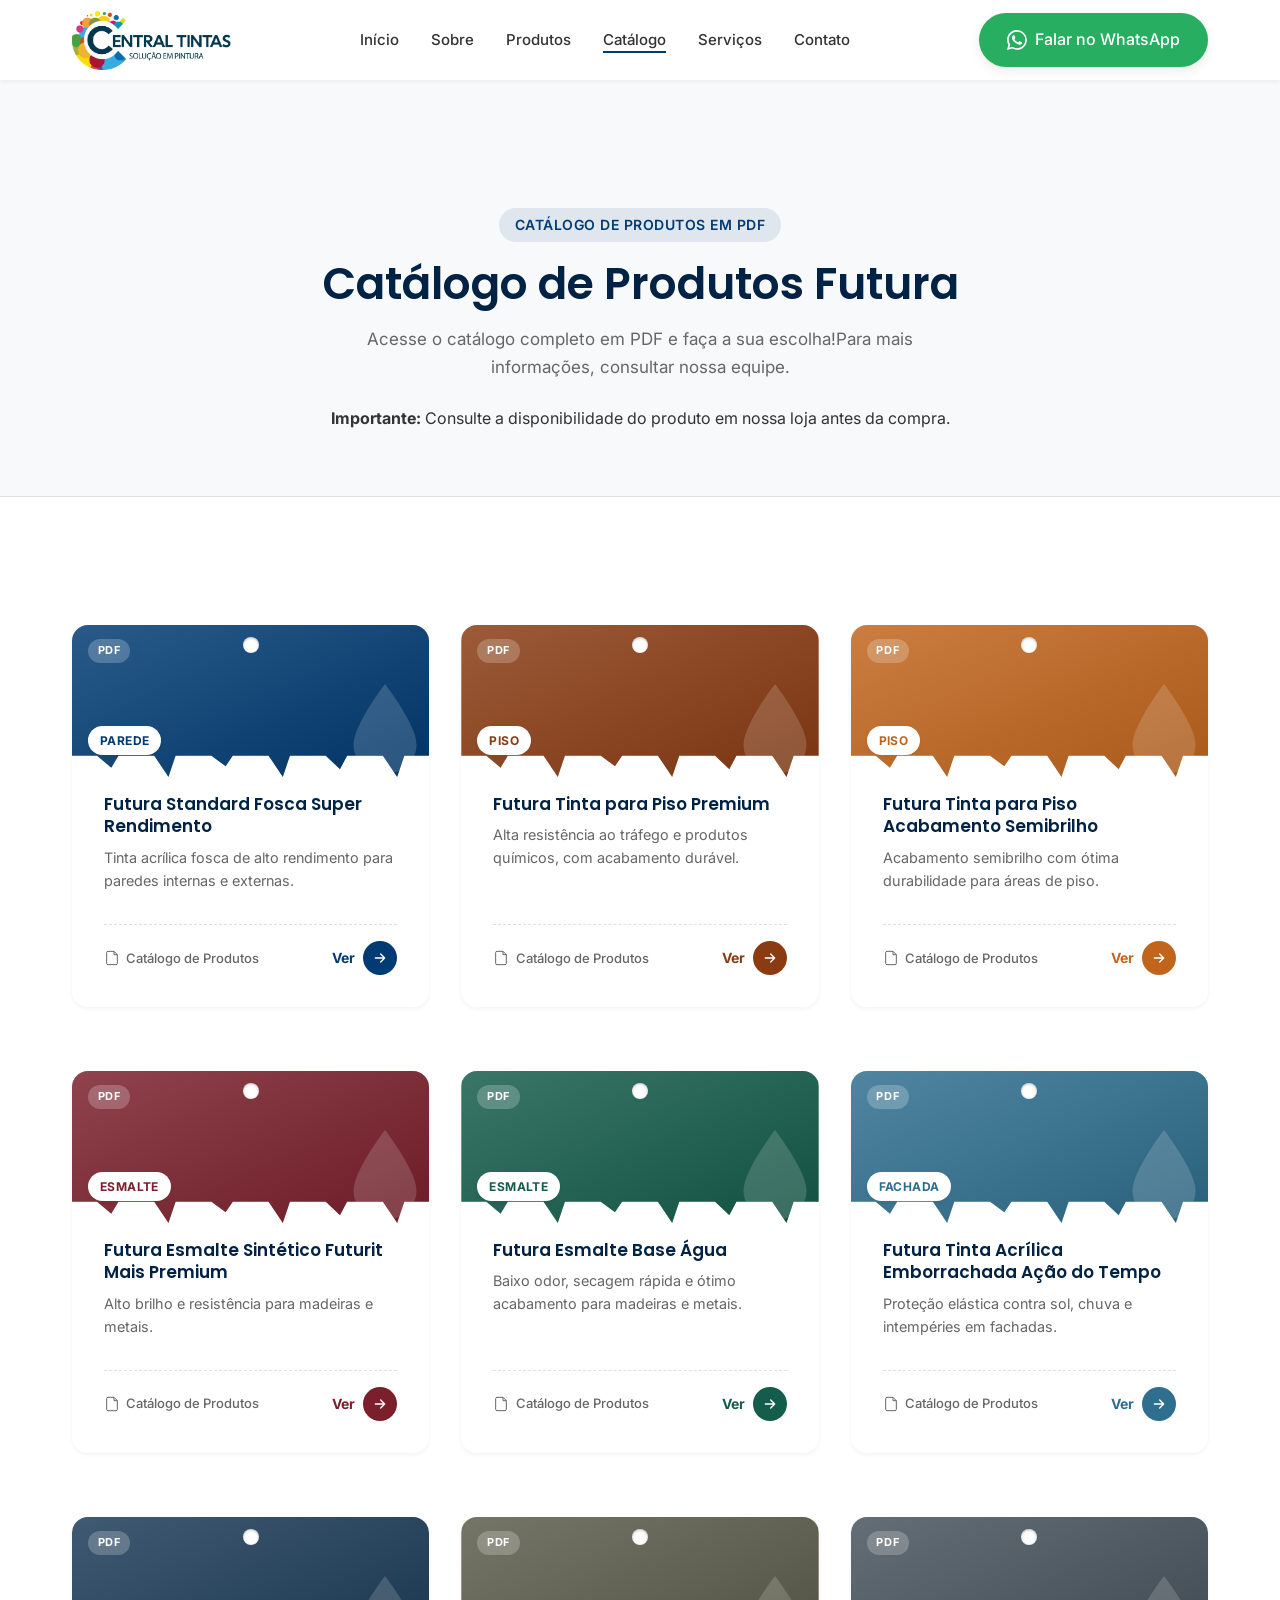
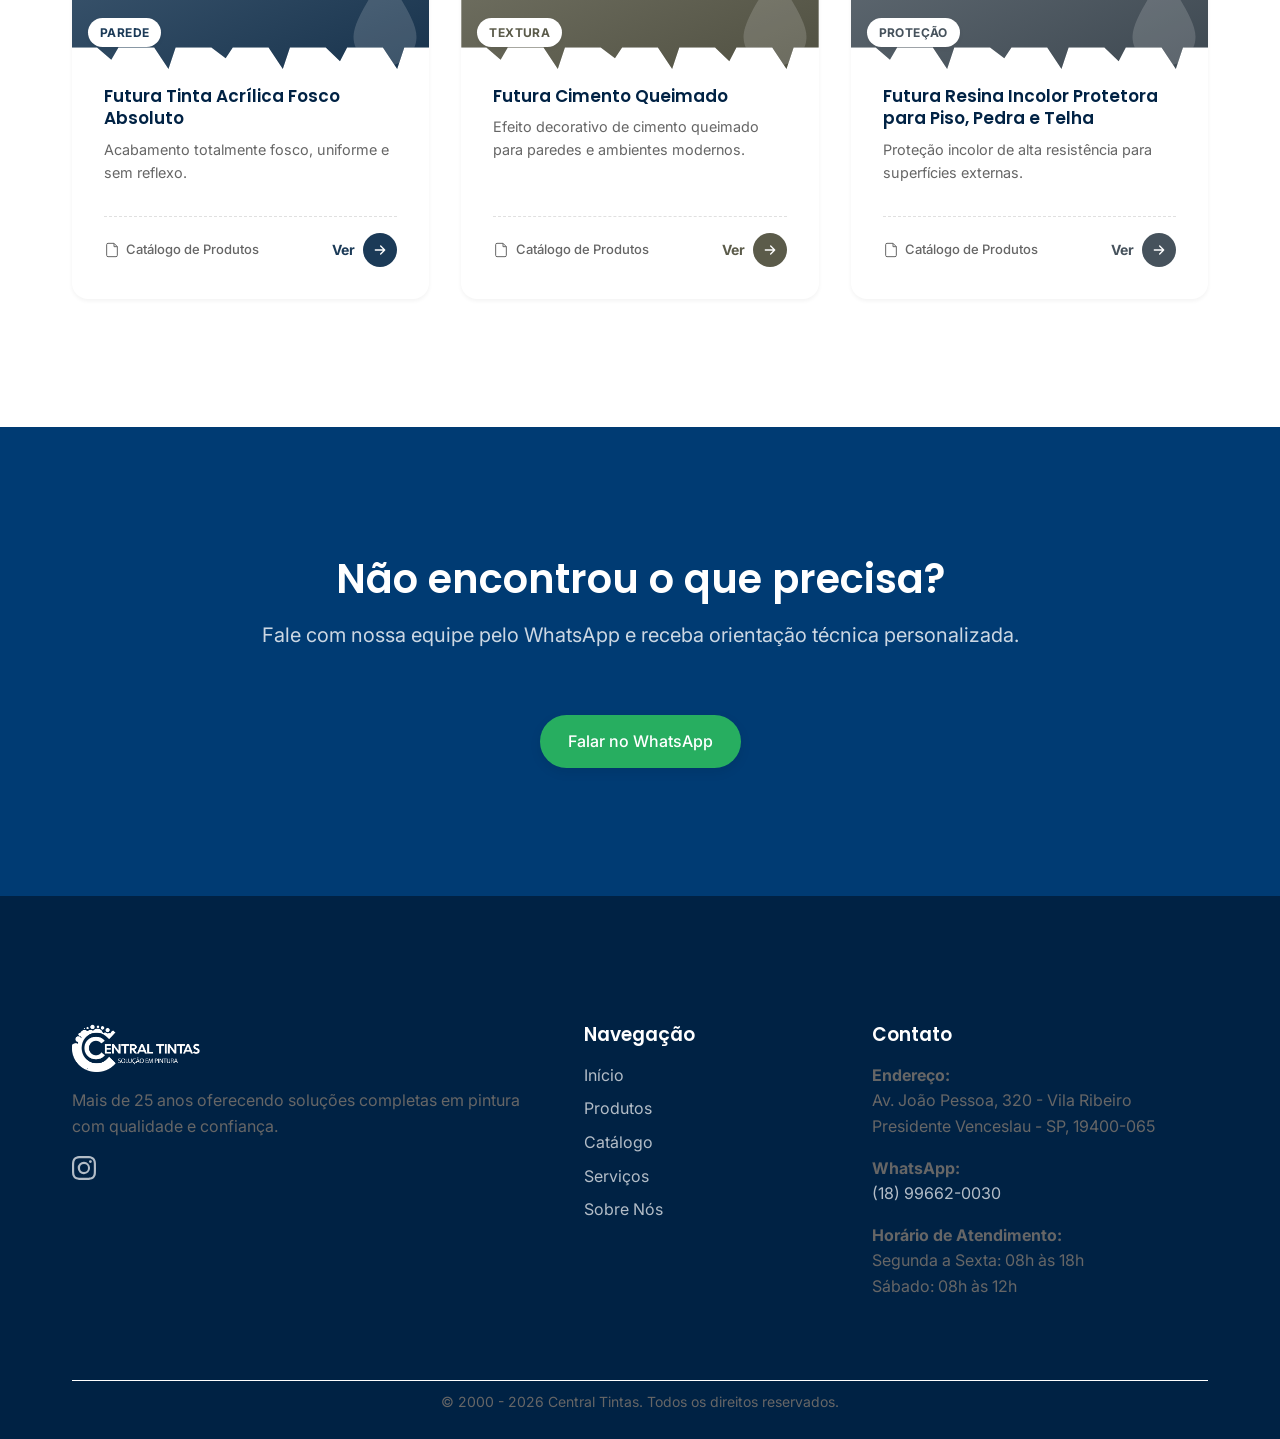
==== commit 6777e5d4: "Atualizar o catalogo.html" ====
--- a/catalogo.html
+++ b/catalogo.html
@@ -67,8 +67,7 @@
         <div class="container">
             <span class="hero-badge">Catálogo de Produtos em PDF</span>
             <h1 class="catalog-banner-title">Catálogo de Produtos Futura</h1>
-            <p class="catalog-banner-subtitle">Escolha o produto abaixo e baixe o catálogo completo em PDF, com
-                informações, rendimento e modo de aplicação.</p>
+            <p class="catalog-banner-subtitle">Acesse o catálogo completo em PDF e faça a sua escolha!Para mais informações, consultar nossa equipe.</p>
         </div>
          <br><strong>Importante:</strong> Consulte a disponibilidade do produto em nossa loja antes da compra.
     </section>
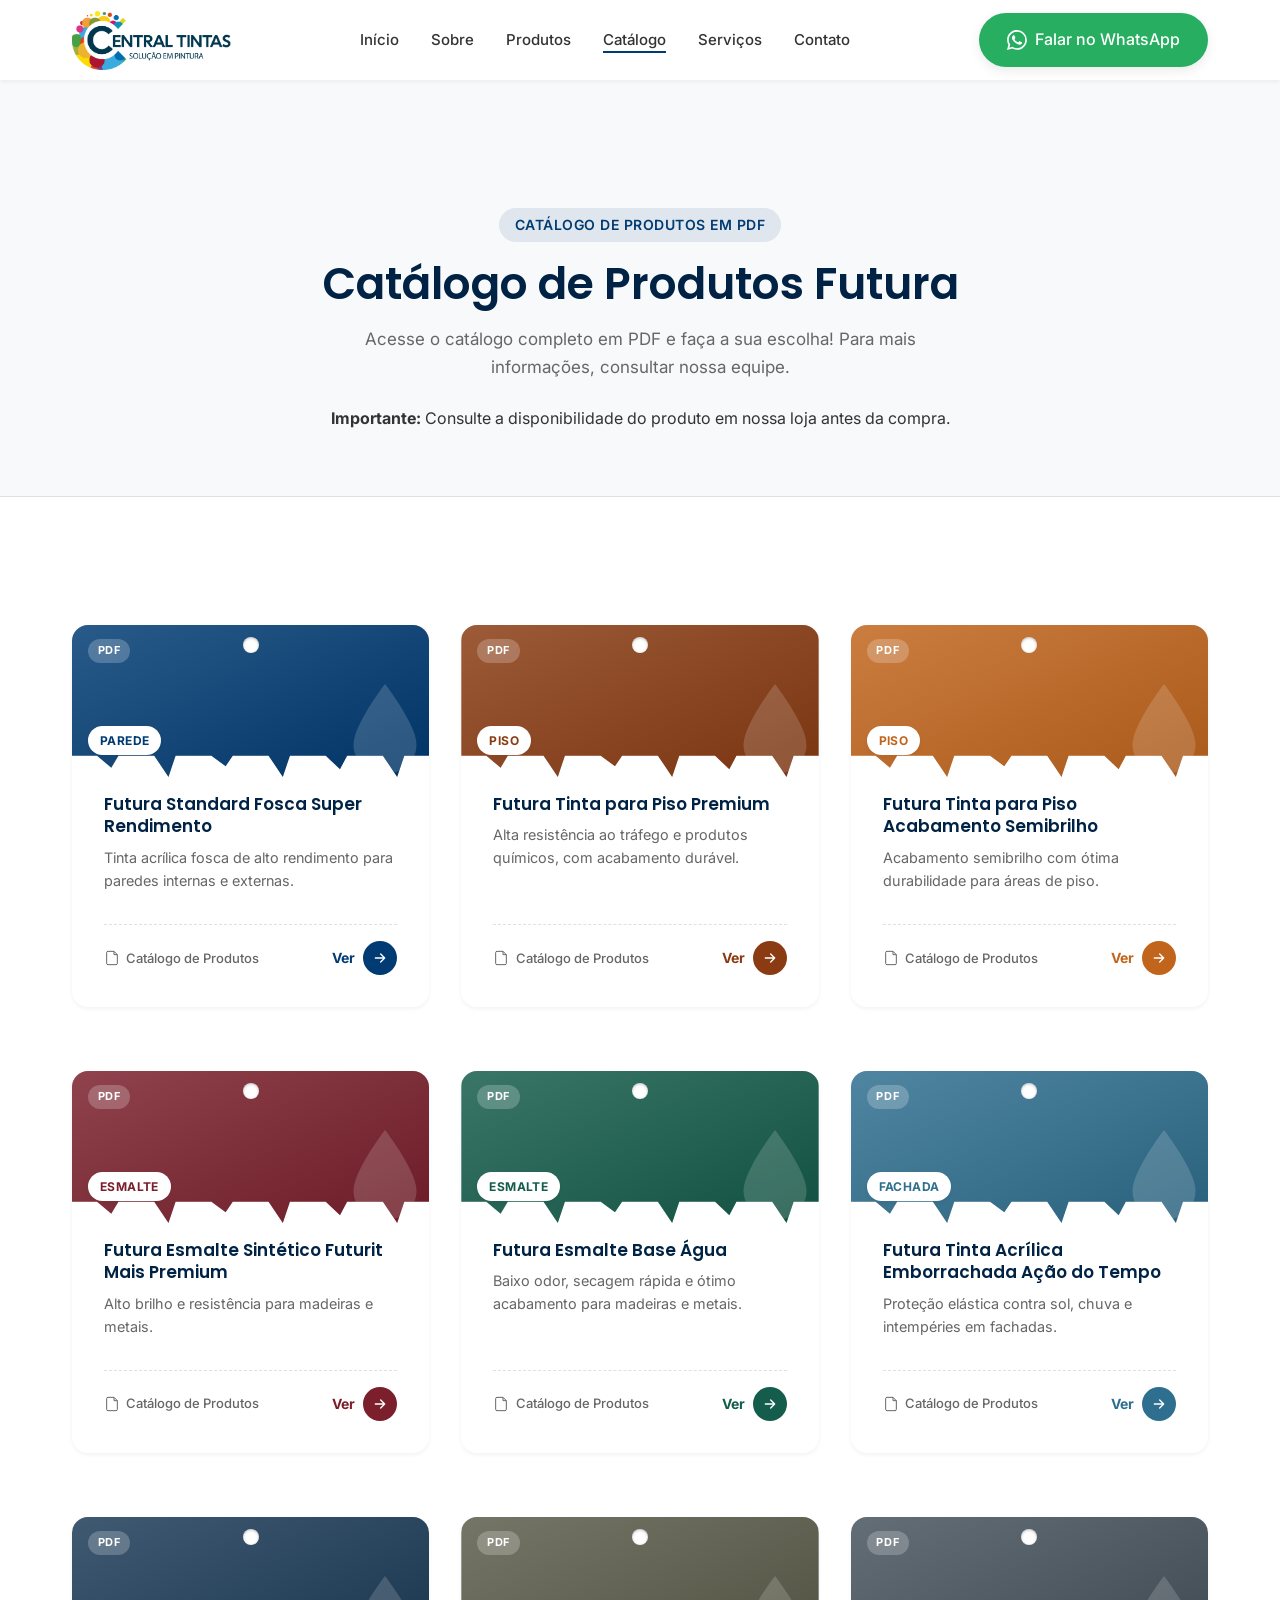
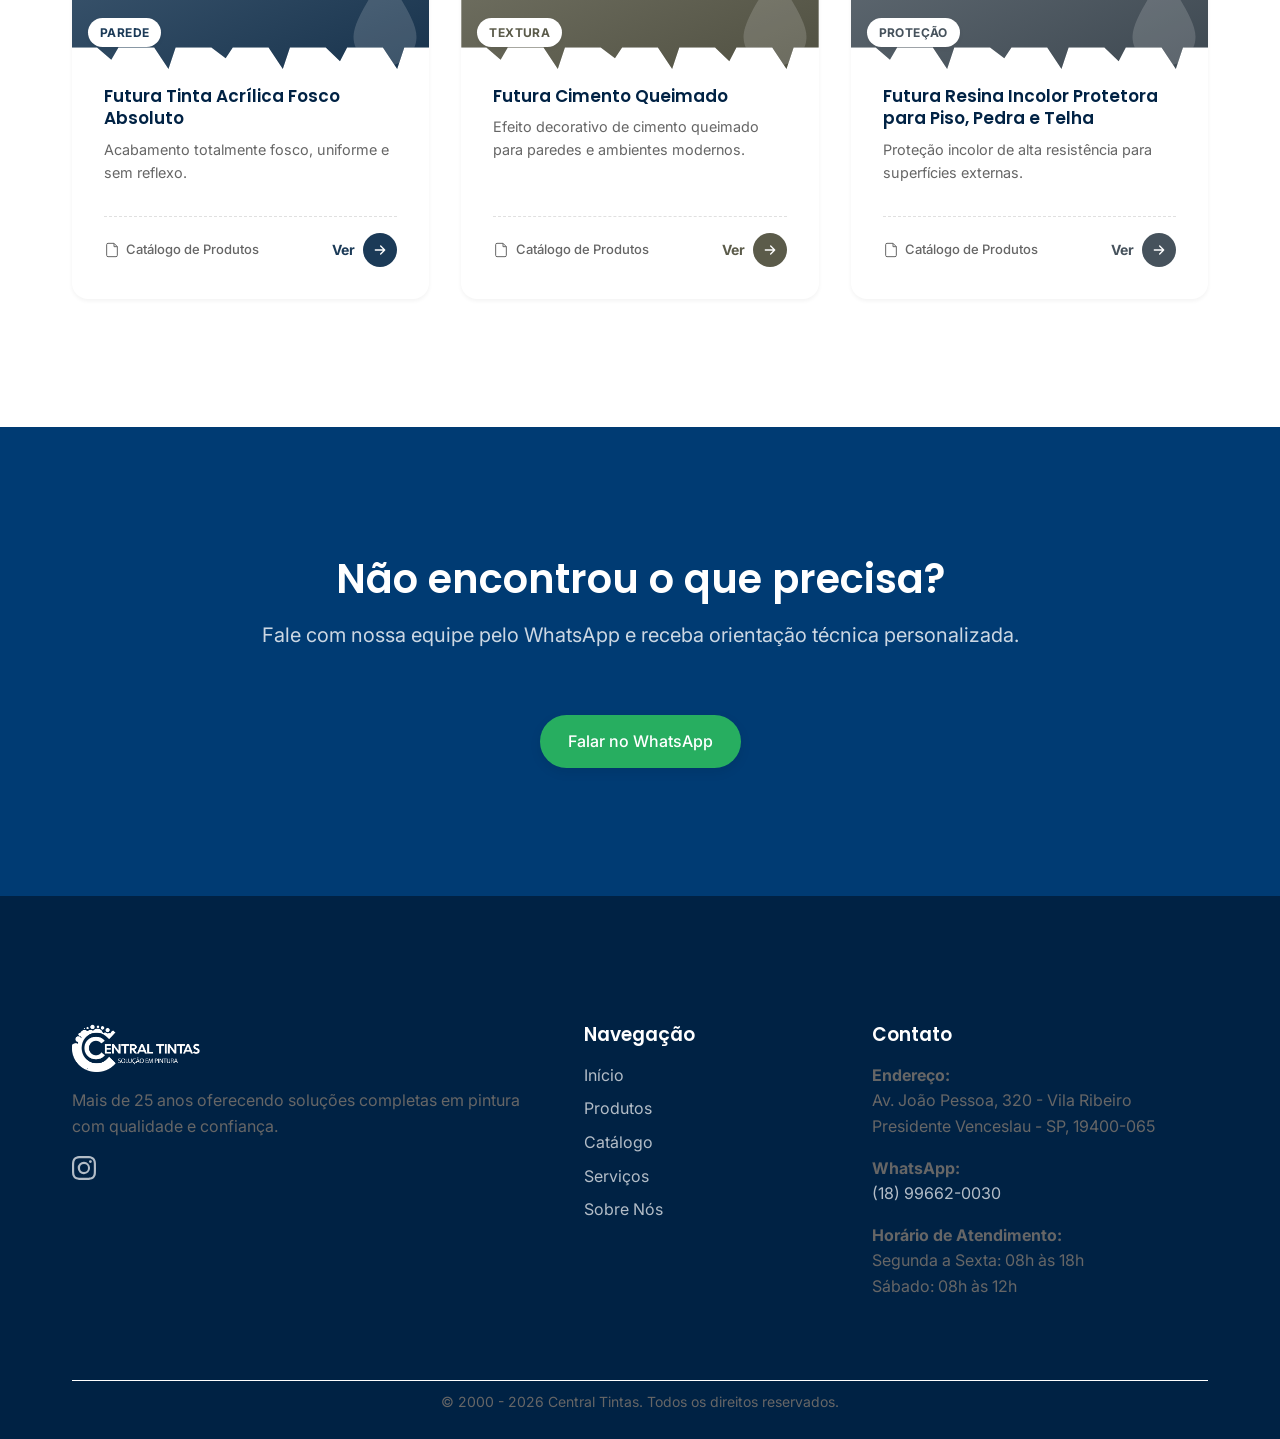
==== commit 4052a749: "Atualizar o catalogo.html" ====
--- a/catalogo.html
+++ b/catalogo.html
@@ -67,7 +67,7 @@
         <div class="container">
             <span class="hero-badge">Catálogo de Produtos em PDF</span>
             <h1 class="catalog-banner-title">Catálogo de Produtos Futura</h1>
-            <p class="catalog-banner-subtitle">Acesse o catálogo completo em PDF e faça a sua escolha!Para mais informações, consultar nossa equipe.</p>
+            <p class="catalog-banner-subtitle">Acesse o catálogo completo em PDF e faça a sua escolha! Para mais informações, consultar nossa equipe.</p>
         </div>
          <br><strong>Importante:</strong> Consulte a disponibilidade do produto em nossa loja antes da compra.
     </section>
